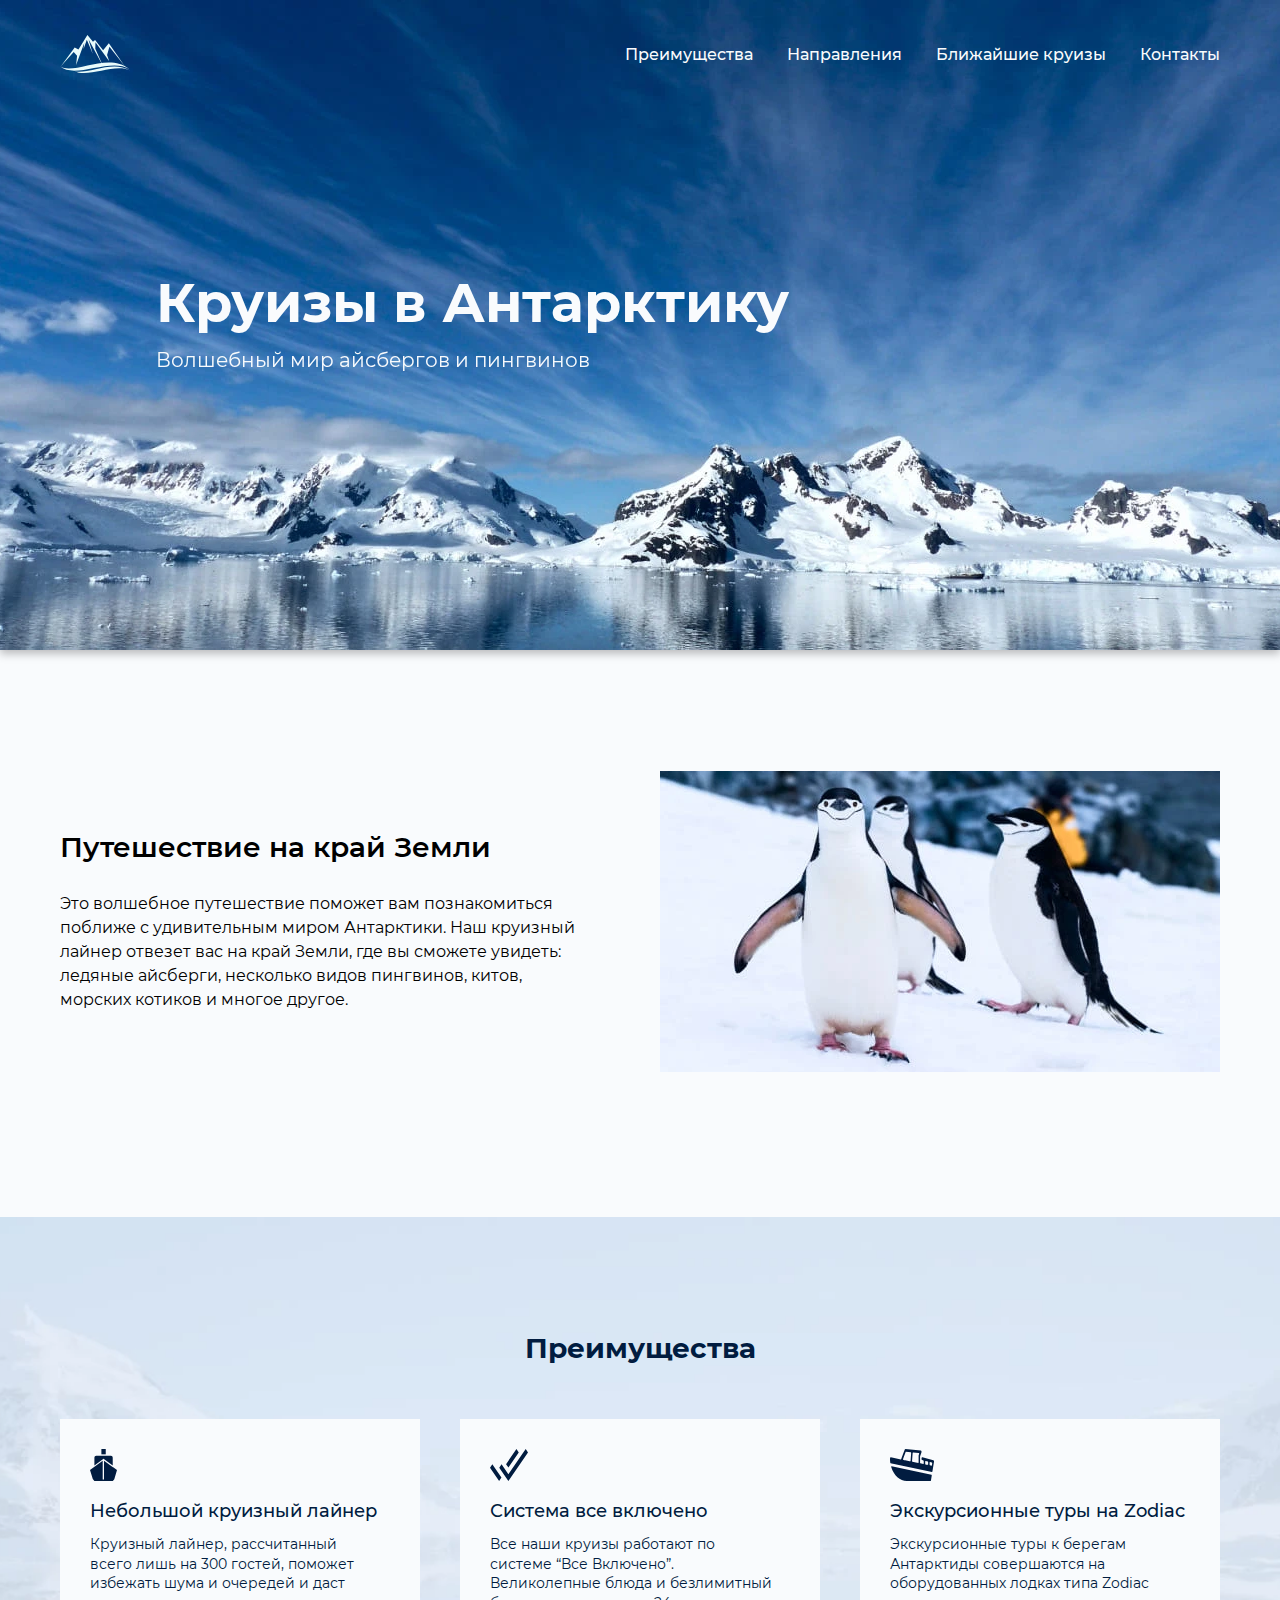
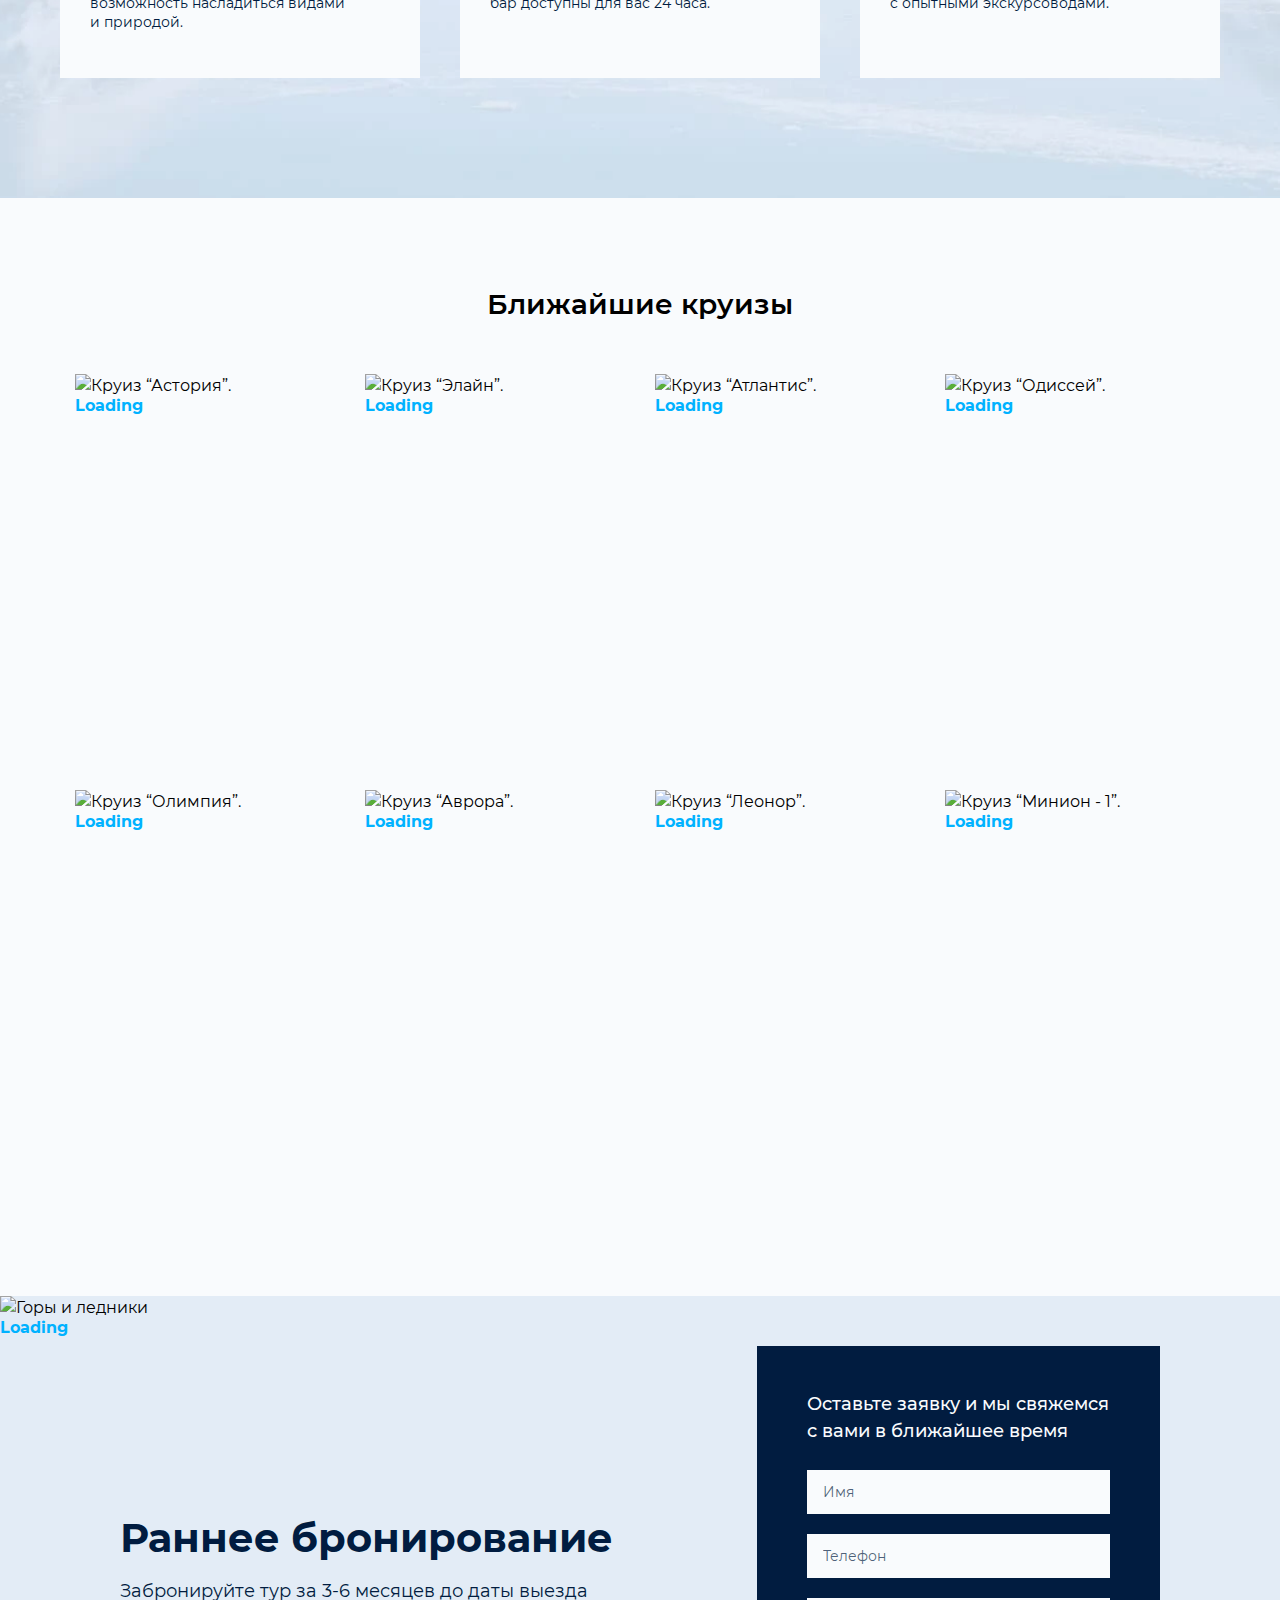
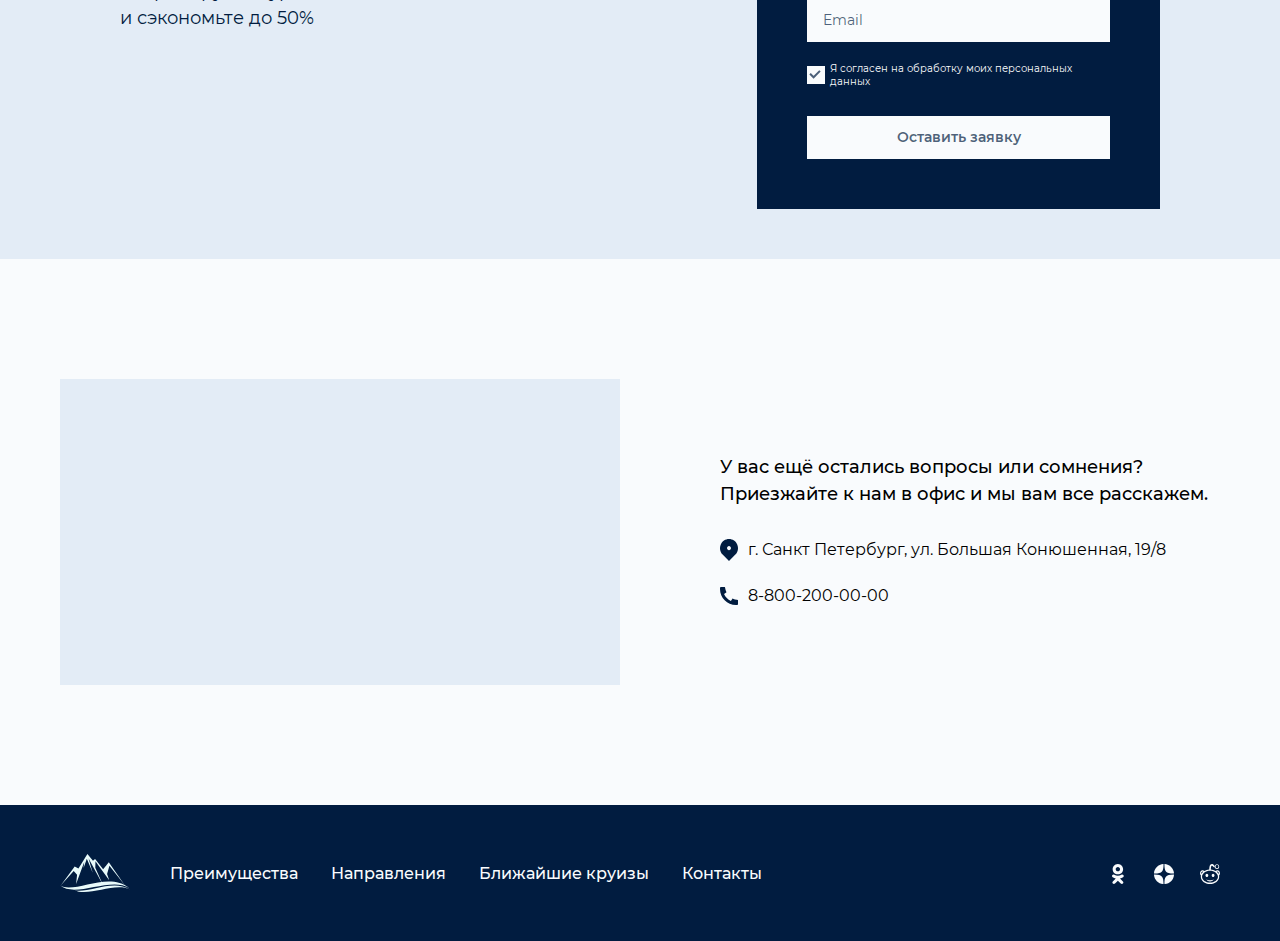
==== index.html @ b979a0b3 "Updates" ====
<!DOCTYPE html>
<html lang="ru">

<head>
  <meta charset="UTF-8">
  <meta http-equiv="X-UA-Compatible" content="IE=edge">
  <meta name="viewport" content="width=device-width, initial-scale=1.0">
  <meta name="description" content="Круизы в Антарктику Antarctic Сruises">
  <title>Круизы в Антарктику Antarctic Сruises</title>
  <link rel="stylesheet" href="css/style.min.css">

  <link rel="manifest" href="./img/favicon/site.webmanifest">
  <link rel="icon" href="./img/favicon/favicon.ico" sizes="any">
  <link rel="icon" href="./img/favicon/icon.svg" type="image/svg+xml">
  <link rel="apple-touch-icon" href="./img/favicon/apple-touch-icon.png">

  <link rel="preload" href="./fonts/montserrat-regular.woff2" as="font" crossorigin="anonymous">
  <link rel="preload" href="./fonts/montserrat-medium.woff2" as="font" crossorigin="anonymous">
  <link rel="preload" href="./fonts/montserrat-semibold.woff2" as="font" crossorigin="anonymous">
  <link rel="preload" href="./fonts/montserrat-bold.woff2" as="font" crossorigin="anonymous">
</head>

<body>
  <div class="wrapper">
    <header class="header">
      <div class="container">
        <div class="header__wrapper">

          <a class="header__logo-link logo" href="index.html">
            <picture class="header__logo logo-no-js">
              <img src="img/logo/logo.svg" width="70" height="38" alt="Логотип Круизов в Антарктику.">
            </picture>
          </a>

          <div class="header__menu menu menu--closed menu--no-js">
            <button class="menu__toggle" type="button">
              <span class="visually-hidden">Открыть/закрыть меню</span>
            </button>

            <nav class="header__site-navigation site-navigation">
              <ul class="site-navigation__list">
                <li class="site-navigation__item">
                  <a class="site-navigation__link" href="#!">Преимущества</a>
                </li>
                <li class="site-navigation__item">
                  <a class="site-navigation__link" href="#!">Направления</a>
                </li>
                <li class="site-navigation__item">
                  <a class="site-navigation__link" href="#!">Ближайшие круизы</a>
                </li>
                <li class="site-navigation__item">
                  <a class="site-navigation__link" href="#!">Контакты</a>
                </li>
              </ul>
            </nav>

          </div>
        </div>
      </div>
    </header>
    <main>

      <section class="intro">
        <div class="intro__container">
          <div class="intro__image">
            <picture>
              <source type="image/webp" media="(max-width: 767px)"
                srcset="./img/intro/mobile.webp 1x, ./img/intro/mobile@2x.webp 2x">
              <source type="image/webp" media="(max-width: 1023px)"
                srcset="./img/intro/tablet.webp 1x, ./img/intro/tablet@2x.webp 2x">
              <source type="image/webp" srcset="./img/intro/desktop.webp 1x, ./img/intro/desktop@2x.webp 2x">

              <source media="(max-width: 767px)" srcset="./img/intro/mobile.jpg 1x, ./img/intro/mobile@2x.jpg 2x">
              <source media="(max-width: 1023px)" srcset="./img/intro/tablet.jpg 1x, ./img/intro/tablet@2x.jpg 2x">
              <img src="./img/intro/desktop.jpg" srcset="./img/intro/desktop@2x.jpg 2x" width="1366" height="650"
                alt="Антарктические ледники.">
            </picture>
          </div>

          <div class="intro__description">
            <h1>Круизы в&nbsp;Антарктику</h1>
            <p>Волшебный мир айсбергов и&nbsp;пингвинов</p>
          </div>
        </div>
      </section>

      <section class="travel">
        <div class="container">
          <div class="travel__wrapper">
            <div class="travel__description">
              <h2>Путешествие на&nbsp;край Земли</h2>
              <p>Это волшебное путешествие поможет вам познакомиться поближе с&nbsp;удивительным миром Антарктики. Наш
                круизный лайнер отвезет вас на&nbsp;край Земли, где вы&nbsp;сможете увидеть: ледяные айсберги, несколько
                видов пингвинов, китов, морских котиков и&nbsp;многое другое.</p>
            </div>
            <div class="travel__image-wrapper">
              <picture>
                <source type="image/webp" media="(max-width: 767px)"
                  srcset="img/travel/mobile.webp 1x, img/travel/mobile@2x.webp 2x">
                <source type="image/webp" media="(max-width: 1023px)"
                  srcset="img/travel/tablet.webp 1x, img/travel/tablet@2x.webp 2x">
                <source type="image/webp" srcset="img/travel/desktop.webp 1x, img/travel/desktop@2x.webp 2x">
                <source media="(max-width: 767px)" srcset="img/travel/mobile.jpg 1x, img/travel/mobile@2x.jpg 2x">
                <source media="(max-width: 1023px)" srcset="img/travel/tablet.jpg 1x, img/travel/tablet@2x.jpg 2x">
                <img width="560" height="301" src="img/travel/desktop.jpg" srcset="img/travel/desktop@2x.jpg 2x"
                  alt="Три пингвина на снегу.">
              </picture>
            </div>
          </div>
        </div>
      </section>

      <section class="features">
        <div class="features__wrapper">
          <div class="container">
            <h2 class="features__title">Преимущества</h2>
            <ul class="features__list">
              <li class="features__item ship-fullface">
                <svg width="27" height="32" viewBox="0 0 27 32">
                  <use xlink:href="img/sprite.svg#ship-fullface"></use>
                </svg>
                <h3>Небольшой круизный лайнер</h3>
                <p>Круизный лайнер, рассчитанный всего лишь на&nbsp;300&nbsp;гостей, поможет избежать шума
                  и очередей и&nbsp;даст возможность насладиться видами и&nbsp;природой.</p>
              </li>
              <li class="features__item check-mark">
                <svg width="38" height="32" viewBox="0 0 38 32">
                  <use xlink:href="img/sprite.svg#check-mark"></use>
                </svg>
                <h3>Система все&nbsp;включено</h3>
                <p>Все наши круизы работают по системе “Все Включено”. Великолепные блюда
                  и&nbsp;безлимитный бар доступны для&nbsp;вас 24&nbsp;часа.</p>
              </li>
              <li class="features__item ship-profile">
                <svg width="44" height="32" viewBox="0 0 44 32">
                  <use xlink:href="img/sprite.svg#ship-profile"></use>
                </svg>
                <h3>Экскурсионные туры на&nbsp;Zodiac</h3>
                <p>Экскурсионные туры к&nbsp;берегам Антарктиды совершаются&nbsp;на оборудованных лодках типа Zodiac
                  c&nbsp;опытными экскурсоводами.</p>
              </li>
            </ul>
          </div>

          <div class="features__bg bg-img">
            <picture>
              <source type="image/webp" srcset="img/features/bg.webp 1x, img/features/bg@2x.webp 2x">
              <img width="1366" height="562" src="img/features/bg.jpg" srcset="img/features/bg@2x.jpg 2x"
                alt="Горы в снегу.">
            </picture>
          </div>
        </div>
      </section>

      <section class="catalog">
        <div class="container">
          <div class="catalog__wrapper">
            <h2>Ближайшие круизы</h2>

            <ul class="catalog__list">
              <li class="catalog__item" tabindex="0">
                <div class="catalog__image">
                  <picture>
                    <source type="image/webp" media="(max-width: 767px)"
                      data-srcset="./img/catalog/astoria-mobile.webp 1x, ./img/catalog/astoria-mobile@2x.webp 2x"
                      srcset="#!">
                    <source type="image/webp" media="(max-width: 1023px)"
                      data-srcset="./img/catalog/astoria-tablet.webp 1x, ./img/catalog/astoria-tablet@2x.webp 2x"
                      srcset="#!">
                    <source type="image/webp"
                      data-srcset="./img/catalog/astoria.webp 1x, ./img/catalog/astoria@2x.webp 2x" srcset="#!">

                    <source media="(max-width: 767px)"
                      data-srcset="./img/catalog/astoria-mobile.jpg 1x, ./img/catalog/astoria-mobile@2x.jpg 2x"
                      srcset="#!">
                    <source media="(max-width: 1023px)"
                      data-srcset="./img/catalog/astoria-tablet.jpg 1x, ./img/catalog/astoria-tablet@2x.jpg 2x"
                      srcset="#!">
                    <img width="260" height="386" data-src="./img/catalog/astoria.jpg"
                      data-srcset="./img/catalog/astoria@2x.jpg 2x" alt="Круиз “Астория”." class="lazy" src="#!">
                  </picture>
                </div>
                <div class="catalog__item-wrapper">
                  <h3>Круиз “Астория”</h3>
                  <div class="catalog__description">
                    <dl>
                      <dt>Маршрут</dt>
                      <dd>Аргентина - Фолклендские острова - Антарктида</dd>
                      <dt>Порт отправления</dt>
                      <dd>Ушуайя</dd>
                      <dt>Продолжительность</dt>
                      <dd>11 дней</dd>
                      <dt>Цена</dt>
                      <dd>от 11500 $</dd>
                    </dl>
                  </div>
                </div>
                <a class="catalog__button" href="#">Забронировать</a>
              </li>

              <li class="catalog__item" tabindex="0">
                <div class="catalog__image">
                  <picture>
                    <source type="image/webp" media="(max-width: 767px)"
                      data-srcset="./img/catalog/elaine-mobile.webp 1x, ./img/catalog/elaine-mobile@2x.webp 2x"
                      srcset="#!">
                    <source type="image/webp" media="(max-width: 1023px)"
                      data-srcset="./img/catalog/elaine-tablet.webp 1x, ./img/catalog/elaine-tablet@2x.webp 2x"
                      srcset="#!">
                    <source type="image/webp"
                      data-srcset="./img/catalog/elaine.webp 1x, ./img/catalog/elaine@2x.webp 2x" srcset="#!">

                    <source media="(max-width: 767px)"
                      data-srcset="./img/catalog/elaine-mobile.jpg 1x, ./img/catalog/elaine-mobile@2x.jpg 2x"
                      srcset="#!">
                    <source media="(max-width: 1023px)"
                      data-srcset="./img/catalog/elaine-tablet.jpg 1x, ./img/catalog/elaine-tablet@2x.jpg 2x"
                      srcset="#!">
                    <img width="260" height="386" data-src="./img/catalog/elaine.jpg"
                      data-srcset="./img/catalog/elaine@2x.jpg 2x" alt="Круиз “Элайн”." class="lazy" src="#!">
                  </picture>
                </div>
                <div class="catalog__item-wrapper">
                  <h3>Круиз “Элайн”</h3>
                  <div class="catalog__description">
                    <dl>
                      <dt>Маршрут</dt>
                      <dd>Аргентина - Фолклендские острова - Антарктида - Чили</dd>
                      <dt>Порт отправления</dt>
                      <dd>Буэнос-Айрес</dd>
                      <dt>Продолжительность</dt>
                      <dd>20 дней</dd>
                      <dt>Цена</dt>
                      <dd>от 14500 $</dd>
                    </dl>
                  </div>
                </div>
                <a class="catalog__button" href="#">Забронировать</a>
              </li>

              <li class="catalog__item" tabindex="0">
                <div class="catalog__image">
                  <picture>
                    <source type="image/webp" media="(max-width: 767px)"
                      data-srcset="./img/catalog/atlantis-mobile.webp 1x, ./img/catalog/atlantis-mobile@2x.webp 2x"
                      srcset="#!">
                    <source type="image/webp" media="(max-width: 1023px)"
                      data-srcset="./img/catalog/atlantis-tablet.webp 1x, ./img/catalog/atlantis-tablet@2x.webp 2x"
                      srcset="#!">
                    <source type="image/webp"
                      data-srcset="./img/catalog/atlantis.webp 1x, ./img/catalog/atlantis@2x.webp 2x" srcset="#!">

                    <source media="(max-width: 767px)"
                      data-srcset="./img/catalog/atlantis-mobile.jpg 1x, ./img/catalog/atlantis-mobile@2x.jpg 2x"
                      srcset="#!">
                    <source media="(max-width: 1023px)"
                      data-srcset="./img/catalog/atlantis-tablet.jpg 1x, ./img/catalog/atlantis-tablet@2x.jpg 2x"
                      srcset="#!">
                    <img width="260" height="386" data-src="./img/catalog/atlantis.jpg"
                      data-srcset="./img/catalog/atlantis@2x.jpg 2x" alt="Круиз “Атлантис”." class="lazy" src="#!">
                  </picture>
                </div>
                <div class="catalog__item-wrapper">
                  <h3>Круиз “Атлантис”</h3>
                  <div class="catalog__description">
                    <dl>
                      <dt>Маршрут</dt>
                      <dd>Аргентина&nbsp;&mdash; Южная Георгия и&nbsp;Южные Сандвичевы Острова&nbsp;&mdash; Антарктида
                      </dd>
                      <dt>Порт отправления</dt>
                      <dd>Ушуайя</dd>
                      <dt>Продолжительность</dt>
                      <dd>15 дней</dd>
                      <dt>Цена</dt>
                      <dd>от 14500 $</dd>
                    </dl>
                  </div>
                </div>
                <a class="catalog__button" href="#">Забронировать</a>
              </li>

              <li class="catalog__item" tabindex="0">
                <div class="catalog__image">
                  <picture>
                    <source type="image/webp" media="(max-width: 767px)"
                      data-srcset="./img/catalog/odysseus-mobile.webp 1x, ./img/catalog/odysseus-mobile@2x.webp 2x"
                      srcset="#!">
                    <source type="image/webp" media="(max-width: 1023px)"
                      data-srcset="./img/catalog/odysseus-tablet.webp 1x, ./img/catalog/odysseus-tablet@2x.webp 2x"
                      srcset="#!">
                    <source type="image/webp"
                      data-srcset="./img/catalog/odysseus.webp 1x, ./img/catalog/odysseus@2x.webp 2x" srcset="#!">

                    <source media="(max-width: 767px)"
                      data-srcset="./img/catalog/odysseus-mobile.jpg 1x, ./img/catalog/odysseus-mobile@2x.jpg 2x"
                      srcset="#!">
                    <source media="(max-width: 1023px)"
                      data-srcset="./img/catalog/odysseus-tablet.jpg 1x, ./img/catalog/odysseus-tablet@2x.jpg 2x"
                      srcset="#!">
                    <img width="260" height="386" data-src="./img/catalog/odysseus.jpg"
                      data-srcset="./img/catalog/odysseus@2x.jpg 2x" alt="Круиз “Одиссей”." class="lazy" src="#!">
                  </picture>
                </div>
                <div class="catalog__item-wrapper">
                  <h3>Круиз “Одиссей”</h3>
                  <div class="catalog__description">
                    <dl>
                      <dt>Маршрут</dt>
                      <dd>Чили - Антарктида</dd>
                      <dt>Порт отправления</dt>
                      <dd>Пунта-Аренас</dd>
                      <dt>Продолжительность</dt>
                      <dd>13 дней</dd>
                      <dt>Цена</dt>
                      <dd>от 9700 $</dd>
                    </dl>
                  </div>
                </div>
                <a class="catalog__button" href="#">Забронировать</a>
              </li>

              <li class="catalog__item" tabindex="0">
                <div class="catalog__image">
                  <picture>
                    <source type="image/webp" media="(max-width: 767px)"
                      data-srcset="./img/catalog/olympia-mobile.webp 1x, ./img/catalog/olympia-mobile@2x.webp 2x"
                      srcset="#!">
                    <source type="image/webp" media="(max-width: 1023px)"
                      data-srcset="./img/catalog/olympia-tablet.webp 1x, ./img/catalog/olympia-tablet@2x.webp 2x"
                      srcset="#!">
                    <source type="image/webp"
                      data-srcset="./img/catalog/olympia.webp 1x, ./img/catalog/olympia@2x.webp 2x" srcset="#!">

                    <source media="(max-width: 767px)"
                      data-srcset="./img/catalog/olympia-mobile.jpg 1x, ./img/catalog/olympia-mobile@2x.jpg 2x"
                      srcset="#!">
                    <source media="(max-width: 1023px)"
                      data-srcset="./img/catalog/olympia-tablet.jpg 1x, ./img/catalog/olympia-tablet@2x.jpg 2x"
                      srcset="#!">
                    <img width="260" height="386" data-src="./img/catalog/olympia.jpg"
                      data-srcset="./img/catalog/olympia@2x.jpg 2x" alt="Круиз “Олимпия”." class="lazy" src="#!">
                  </picture>
                </div>
                <div class="catalog__item-wrapper">
                  <h3>Круиз “Олимпия”</h3>
                  <div class="catalog__description">
                    <dl>
                      <dt>Маршрут</dt>
                      <dd>Аргентина&nbsp;&mdash; Фолклендские острова&nbsp;&mdash; Южная Георгия&nbsp;&mdash; Антарктида
                      </dd>
                      <dt>Порт отправления</dt>
                      <dd>Ушуайя</dd>
                      <dt>Продолжительность</dt>
                      <dd>21 день</dd>
                      <dt>Цена</dt>
                      <dd>от 18600 $</dd>
                    </dl>
                  </div>
                </div>
                <a class="catalog__button" href="#">Забронировать</a>
              </li>

              <li class="catalog__item" tabindex="0">
                <div class="catalog__image">
                  <picture>
                    <source type="image/webp" media="(max-width: 767px)"
                      data-srcset="./img/catalog/aurora-mobile.webp 1x, ./img/catalog/aurora-mobile@2x.webp 2x"
                      srcset="#!">
                    <source type="image/webp" media="(max-width: 1023px)"
                      data-srcset="./img/catalog/aurora-tablet.webp 1x, ./img/catalog/aurora-tablet@2x.webp 2x"
                      srcset="#!">
                    <source type="image/webp"
                      data-srcset="./img/catalog/aurora.webp 1x, ./img/catalog/aurora@2x.webp 2x" srcset="#!">

                    <source media="(max-width: 767px)"
                      data-srcset="./img/catalog/aurora-mobile.jpg 1x, ./img/catalog/aurora-mobile@2x.jpg 2x"
                      srcset="#!">
                    <source media="(max-width: 1023px)"
                      data-srcset="./img/catalog/aurora-tablet.jpg 1x, ./img/catalog/aurora-tablet@2x.jpg 2x"
                      srcset="#!">
                    <img width="260" height="386" data-src="./img/catalog/aurora.jpg"
                      data-srcset="./img/catalog/aurora@2x.jpg 2x" alt="Круиз “Аврора”." class="lazy" src="#!">
                  </picture>
                </div>
                <div class="catalog__item-wrapper">
                  <h3>Круиз “Аврора”</h3>
                  <div class="catalog__description">
                    <dl>
                      <dt>Маршрут</dt>
                      <dd>Аргентина - Антарктида - Чили</dd>
                      <dt>Порт отправления</dt>
                      <dd>Ушуайя</dd>
                      <dt>Продолжительность</dt>
                      <dd>14 дней</dd>
                      <dt>Цена</dt>
                      <dd>от 11700 $</dd>
                    </dl>
                  </div>
                </div>
                <a class="catalog__button" href="#">Забронировать</a>
              </li>

              <li class="catalog__item" tabindex="0">
                <div class="catalog__image">
                  <picture>
                    <source type="image/webp" media="(max-width: 767px)"
                      data-srcset="./img/catalog/leonor-mobile.webp 1x, ./img/catalog/leonor-mobile@2x.webp 2x"
                      srcset="#!">
                    <source type="image/webp" media="(max-width: 1023px)"
                      data-srcset="./img/catalog/leonor-tablet.webp 1x, ./img/catalog/leonor-tablet@2x.webp 2x"
                      srcset="#!">
                    <source type="image/webp"
                      data-srcset="./img/catalog/leonor.webp 1x, ./img/catalog/leonor@2x.webp 2x" srcset="#!">

                    <source media="(max-width: 767px)"
                      data-srcset="./img/catalog/leonor-mobile.jpg 1x, ./img/catalog/leonor-mobile@2x.jpg 2x"
                      srcset="#!">
                    <source media="(max-width: 1023px)"
                      data-srcset="./img/catalog/leonor-tablet.jpg 1x, ./img/catalog/leonor-tablet@2x.jpg 2x"
                      srcset="#!">
                    <img width="260" height="386" data-src="./img/catalog/leonor.jpg"
                      data-srcset="./img/catalog/leonor@2x.jpg 2x" alt="Круиз “Леонор”." class="lazy" src="#!">
                  </picture>
                </div>
                <div class="catalog__item-wrapper">
                  <h3>Круиз “Леонор”</h3>
                  <div class="catalog__description">
                    <dl>
                      <dt>Маршрут</dt>
                      <dd>Чили&nbsp;&mdash; Южная Георгия&nbsp;&mdash; Антарктида&nbsp;&mdash; Аргентина</dd>
                      <dt>Порт отправления</dt>
                      <dd>Пунта-Аренас</dd>
                      <dt>Продолжительность</dt>
                      <dd>17 дней</dd>
                      <dt>Цена</dt>
                      <dd>от 12500 $</dd>
                    </dl>
                  </div>
                </div>
                <a class="catalog__button" href="#">Забронировать</a>
              </li>

              <li class="catalog__item" tabindex="0">
                <div class="catalog__image">
                  <picture>
                    <source type="image/webp" media="(max-width: 767px)"
                      data-srcset="./img/catalog/minion-mobile.webp 1x, ./img/catalog/minion-mobile@2x.webp 2x"
                      srcset="#!">
                    <source type="image/webp" media="(max-width: 1023px)"
                      data-srcset="./img/catalog/minion-tablet.webp 1x, ./img/catalog/minion-tablet@2x.webp 2x"
                      srcset="#!">
                    <source type="image/webp"
                      data-srcset="./img/catalog/minion.webp 1x, ./img/catalog/minion@2x.webp 2x" srcset="#!">

                    <source media="(max-width: 767px)"
                      data-srcset="./img/catalog/minion-mobile.jpg 1x, ./img/catalog/minion-mobile@2x.jpg 2x"
                      srcset="#!">
                    <source media="(max-width: 1023px)"
                      data-srcset="./img/catalog/minion-tablet.jpg 1x, ./img/catalog/minion-tablet@2x.jpg 2x"
                      srcset="#!">
                    <img width="260" height="386" data-src="./img/catalog/minion.jpg"
                      data-srcset="./img/catalog/minion@2x.jpg 2x" alt="Круиз “Минион - 1”." class="lazy" src="#!">
                  </picture>
                </div>
                <div class="catalog__item-wrapper">
                  <h3>Круиз “Минион - 1”</h3>
                  <div class="catalog__description">
                    <dl>
                      <dt>Маршрут</dt>
                      <dd>Аргентина - Антарктида</dd>
                      <dt>Порт отправления</dt>
                      <dd>Ушуайя</dd>
                      <dt>Продолжительность</dt>
                      <dd>11 дней</dd>
                      <dt>Цена</dt>
                      <dd>от 12300 $</dd>
                    </dl>
                  </div>
                </div>
                <a class="catalog__button" href="#">Забронировать</a>
              </li>
            </ul>
          </div>
        </div>
      </section>

      <section class="booking">
        <div class="booking__bg bg-img">
          <picture>
            <source media="(max-width: 767px)" type="image/webp"
              data-srcset="img/booking/bg-mobile.webp 1x, img/booking/bg-mobile@2x.webp 2x" srcset="#!">
            <source media="(max-width: 1023px)" type="image/webp"
              data-srcset="img/booking/bg-tablet.webp 1x, img/booking/bg-tablet@2x.webp 2x" srcset="#!">
            <source type="image/webp" data-srcset="img/booking/bg-desktop.webp 1x, img/booking/bg-desktop@2x.webp 2x"
              srcset="#!">

            <source media="(max-width: 767px)" width="320" height="760"
              data-srcset="img/booking/bg-mobile.jpg 1x, img/booking/bg-mobile@2x.jpg 2x" srcset="#!">
            <source media="(max-width: 1023px)" width="768" height="805"
              data-srcset="img/booking/bg-tablet.jpg 1x, img/booking/bg-tablet@2x.jpg 2x" srcset="#!">
            <img width="1366" height="555" data-src="img/booking/bg-desktop.jpg"
              data-srcset="img/booking/bg-desktop@2x.jpg 2x" alt="Горы и ледники" class="lazy" src="#!">
          </picture>
        </div>

        <div class="container">
          <div class="booking__wrapper">
            <div class="booking__content">
              <h2>Раннее бронирование</h2>
              <p>Забронируйте тур за&nbsp;3&#8209;6&nbsp;месяцев
                до&nbsp;даты выезда и&nbsp;сэкономьте до&nbsp;50%</p>
            </div>

            <div class="booking__form form" data-form-validate>
              <div class="form__wrapper">
                <form action="https://echo.htmlacademy.ru/" method="post">

                  <div class="form__inputs-wrapper">
                    <h3>Оставьте заявку и&nbsp;мы&nbsp;свяжемся с&nbsp;вами в&nbsp;ближайшее время</h3>


                    <label for="name" data-required data-validate-type="text" data-limitation="name"
                      data-message-base="Поле обязательно к заполнению">
                      <input type="text" name="name" id="name" placeholder="Имя" minlength="1" required>
                    </label>

                    <label for="phone" data-required data-on-input-validate data-validate-type="phone"
                      data-message-base="Поле обязательно к заполнению"
                      data-message-extra="Проверьте корректность заполнения поля">
                      <input type="tel" name="phone" id="phone" placeholder="Телефон" required>
                    </label>

                    <label for="email" data-required data-on-input-validate data-validate-type="email"
                      data-message-base="Поле обязательно к заполнению"
                      data-message-extra="Проверьте корректность заполнения поля">
                      <input type="email" name="email" id="email" placeholder="Email" required>
                    </label>

                    <div class="form__personal-checkbox-wrapper">
                      <label for="personal" data-validate-type="checkbox"
                        data-message-base="Поле обязательно к заполнению">
                        <input type="checkbox" name="personal-data" id="personal" required checked>
                        <span class="form__checkbox-mark"></span>
                        <span>Я&nbsp;согласен на&nbsp;обработку моих персональных данных</span>
                      </label>
                    </div>

                    <button class="button form__button" type="submit">Оставить заявку</button>
                  </div>
                </form>
              </div>
            </div>
          </div>
        </div>
      </section>

      <section class="contacts">
        <h2 class="visually-hidden">Наши контакты.</h2>
        <div class="container">
          <div class="contacts__container">
            <div class="contacts__map" id="map">
              <div class="contacts__map-image no-js">
                <picture>
                  <source type="image/webp" media="(max-width: 767px)"
                    srcset="img/map/map-mobile.webp 1x, img/map/map-mobile@2x.webp 2x">
                  <source type="image/webp" media="(max-width: 1023px)"
                    srcset="img/map/map-tablet.webp 1x, img/map/map-tablet@2x.webp 2x">
                  <source type="image/webp" srcset="img/map/map-desktop.webp 1x, img/map/map-desktop@2x.webp 2x">

                  <source media="(max-width: 767px)" srcset="img/map/map-mobile.jpg 1x, img/map/map-mobile@2x.jpg 2x">
                  <source media="(max-width: 1023px)" srcset="img/map/map-tablet.jpg 1x, img/map/map-tablet@2x.jpg 2x">
                  <img width="560" height="306" src="img/map/map-desktop.jpg" srcset="img/map/map-bg-desktop@2x.jpg 2x"
                    alt="Адрес: г. Санкт Петербург, ул. Большая Конюшенная, 19/8." loading="lazy">
                </picture>
              </div>
            </div>

            <div class="contacts__text">
              <p>У&nbsp;вас ещё остались вопросы или сомнения? Приезжайте к&nbsp;нам в&nbsp;офис и&nbsp;мы&nbsp;вам все
                расскажем.</p>
              <div class="contacts__wrapper">
                <svg width="18px" height="22px">
                  <use href="img/sprite.svg#icon-map-pin"></use>
                </svg>
                <address>г. Санкт Петербург, ул.&nbsp;Большая Конюшенная,&nbsp;19/8</address>
              </div>
              <div class="contacts__wrapper">
                <svg width="18px" height="18px">
                  <use href="img/sprite.svg#icon-phone"></use>
                </svg>
                <a href="tel:88002000000">8-800-200-00-00</a>
              </div>
            </div>
          </div>
        </div>
      </section>
    </main>

    <footer class="footer">
      <div class="container">

        <div class="footer__container">
          <nav class="footer__nav">
            <a class="footer__logo logo" href="index.html">
              <img src="img/logo/logo.svg" width="70" height="38" alt="Логотип Круизов в Антарктику.">
            </a>
            <h2 class="visually-hidden">Навигация по сайту</h2>

            <ul class="footer__nav-list">
              <li>
                <a href="#section-advantages">Преимущества</a>
              </li>
              <li>
                <a href="#">Направления</a>
              </li>
              <li>
                <a href="#section-catalog">Ближайшие круизы</a>
              </li>
              <li>
                <a href="#section-contacts">Контакты</a>
              </li>
            </ul>
          </nav>

          <ul class="footer__social">
            <li class="footer__social-item">
              <a class="footer__social-link" href="#!">
                <span class="visually-hidden">Мы в Одноклассниках.</span>
                <svg width="20" height="20">
                  <use href="img/sprite.svg#icon-ok"></use>
                </svg>
              </a>
            </li>
            <li class="footer__social-item">
              <a class="footer__social-link" href="#!">
                <span class="visually-hidden">Мы на Дзене.</span>
                <svg width="20" height="20">
                  <use href="img/sprite.svg#icon-zen"></use>
                </svg>
              </a>
            </li>
            <li class="footer__social-item">
              <a class="footer__social-link" href="#!">
                <span class="visually-hidden">Мы на Реддите.</span>
                <svg width="20" height="20">
                  <use href="img/sprite.svg#icon-reddit"></use>
                </svg>
              </a>
            </li>
          </ul>
        </div>

      </div>
    </footer>

  </div>

  <script src="js/vendor.min.js"></script>
  <script src="js/main.min.js"></script>
</body>

</html>
---- css/style.min.css ----
/*! normalize.css v8.0.1 | MIT License | github.com/necolas/normalize.css */
@-webkit-keyframes preloading-text{0%{content:"Loading"}20%{content:"Loading ."}40%{content:"Loading .."}60%{content:"Loading ..."}80%{content:"Loading ...."}}@keyframes preloading-text{0%{content:"Loading"}20%{content:"Loading ."}40%{content:"Loading .."}60%{content:"Loading ..."}80%{content:"Loading ...."}}html{-webkit-text-size-adjust:100%}.catalog__description dl{margin:0}details,main{display:block}h1{margin:.67em 0;font-size:2em}hr{-webkit-box-sizing:content-box;box-sizing:content-box;height:0;overflow:visible}code,kbd,pre,samp{font-size:1em;font-family:monospace,monospace}a{background-color:transparent;color:#000;text-decoration:none}abbr[title]{-webkit-text-decoration:underline dotted;text-decoration:underline dotted;border-bottom:none}b,strong{font-weight:bolder}small{font-size:80%}sub,sup{position:relative;font-size:75%;line-height:0;vertical-align:baseline}sub{bottom:-.25em}sup{top:-.5em}img{border-style:none}button,input,optgroup,select,textarea{margin:0;font-size:100%;line-height:1.15;font-family:inherit}button,input{overflow:visible}button,select{text-transform:none}[type=button]::-moz-focus-inner,[type=reset]::-moz-focus-inner,[type=submit]::-moz-focus-inner,button::-moz-focus-inner{padding:0;border-style:none}[type=button]:-moz-focusring,[type=reset]:-moz-focusring,[type=submit]:-moz-focusring,button:-moz-focusring{outline:1px dotted ButtonText}fieldset{padding:.35em .75em .625em}legend{display:table;max-width:100%;color:inherit;white-space:normal}progress{vertical-align:baseline}textarea{overflow:auto;resize:none}[type=checkbox],[type=radio],legend{-webkit-box-sizing:border-box;box-sizing:border-box;padding:0}[type=number]::-webkit-inner-spin-button,[type=number]::-webkit-outer-spin-button{height:auto}[type=search]{outline-offset:-2px;-webkit-appearance:textfield}[type=search]::-webkit-search-decoration{-webkit-appearance:none}::-webkit-file-upload-button{font:inherit;-webkit-appearance:button}summary{display:list-item}[hidden],template{display:none}:root{--color-default-black:#000000;--color-default-white:#ffffff;--color-alice-blue:#f9fbfd;--color-solitude:#e3ecf6;--color-tangaroa:#011c40;--color-persian-blue:#011c40b3;--color-spphire:#002760;--color-pacific-blue:#019bdf;--color-cerulean:#026593}@font-face{font-family:"Montserrat";font-style:normal;font-weight:400;font-display:swap;src:url(../fonts/montserrat-regular.woff2) format("woff2"),url(../fonts/montserrat-regular.woff) format("woff")}@font-face{font-family:"Montserrat";font-style:normal;font-weight:500;font-display:swap;src:url(../fonts/montserrat-medium.woff2) format("woff2"),url(../fonts/montserrat-medium.woff) format("woff")}@font-face{font-family:"Montserrat";font-style:normal;font-weight:600;font-display:swap;src:url(../fonts/montserrat-semibold.woff2) format("woff2"),url(../fonts/montserrat-semibold.woff) format("woff")}@font-face{font-family:"Montserrat";font-style:normal;font-weight:700;font-display:swap;src:url(../fonts/montserrat-bold.woff2) format("woff2"),url(../fonts/montserrat-bold.woff) format("woff")}*,::after,::before{-webkit-box-sizing:border-box;box-sizing:border-box}body,html{margin:0;padding:0;min-height:100vh}html{font-style:normal;font-weight:400;font-size:16px;line-height:24px;color:#000;font-family:"Montserrat","Arial",sans-serif;-webkit-font-smoothing:antialiased;-moz-osx-font-smoothing:grayscale;text-rendering:optimizeLegibility}body{width:100%;height:100%;background-color:var(--color-alice-blue)}img,video{display:block;max-width:100%;height:auto}input:-webkit-autofill{-webkit-box-shadow:inset 0 0 0 1000px #fff;box-shadow:inset 0 0 0 1000px #fff;-webkit-text-fill-color:#000}input,select,textarea{border-radius:0}input::-webkit-input-placeholder,textarea::-webkit-input-placeholder{opacity:1}input::-moz-placeholder,textarea::-moz-placeholder{opacity:1}input:-ms-input-placeholder,textarea:-ms-input-placeholder{opacity:1}input::-ms-input-placeholder,textarea::-ms-input-placeholder{opacity:1}input::placeholder,textarea::placeholder{opacity:1}input:invalid,textarea:invalid{-webkit-box-shadow:none;box-shadow:none}input::-ms-clear,input::-ms-reveal{display:none}input[type=search]::-webkit-search-cancel-button,input[type=search]::-webkit-search-decoration,input[type=search]::-webkit-search-results-button,input[type=search]::-webkit-search-results-decoration{-webkit-appearance:none;appearance:none}input::-webkit-inner-spin-button,input::-webkit-outer-spin-button{margin:0;-webkit-appearance:none;appearance:none}input[type=number]{-webkit-appearance:textfield;-moz-appearance:textfield;appearance:textfield}input:matches([type=email],[type=number],[type=password],[type=search],[type=tel],[type=text],[type=url]),select,textarea{-webkit-appearance:none;-moz-appearance:none;appearance:none}[type=button],[type=reset],[type=submit],button{-webkit-appearance:none;-moz-appearance:none;appearance:none}.wrapper{position:relative;display:-webkit-box;display:-ms-flexbox;display:flex;-webkit-box-orient:vertical;-webkit-box-direction:normal;-ms-flex-direction:column;flex-direction:column;min-height:100vh;min-height:calc(100*var(--vh, 1vh))}.wrapper .footer,.wrapper .header{-ms-flex-negative:0;flex-shrink:0}.wrapper main{-webkit-box-flex:1;-ms-flex-positive:1;flex-grow:1}.rouble{font-family:"Rouble","Arial",sans-serif;text-transform:lowercase!important;font-weight:400!important}.visually-hidden{position:absolute;width:1px;height:1px;margin:-1px;padding:0;overflow:hidden;white-space:nowrap;border:0;clip:rect(0 0 0 0);-webkit-clip-path:inset(100%);clip-path:inset(100%)}.scroll-lock-ios{position:fixed;overflow:hidden}.scroll-lock{overflow:hidden}.no-scrollbar{-ms-overflow-style:none;scrollbar-width:none}.no-scrollbar::-webkit-scrollbar{display:none}.no-transition{-webkit-transition:none!important;-o-transition:none!important;transition:none!important}.js-focus-visible :focus:not(.focus-visible){outline:0}.bg-img{position:relative}.bg-img img{position:absolute;top:0;left:0;width:100%;height:100%;-o-object-fit:cover;object-fit:cover}.container{width:100%;max-width:1240px;margin:0 auto;padding:0 40px}@media (max-width:1023px){.container{padding:0 45px}}@media (max-width:767px){.container{padding:0 15px}}.button,.logo img{-webkit-box-sizing:border-box;box-sizing:border-box}.button{padding:0;display:-webkit-inline-box;display:-ms-inline-flexbox;display:inline-flex;-ms-flex-wrap:wrap;flex-wrap:wrap;-webkit-box-pack:center;-ms-flex-pack:center;justify-content:center;-webkit-box-align:center;-ms-flex-align:center;align-items:center;border:0;outline:0;text-align:center;text-decoration:none;cursor:pointer}.logo{-ms-flex-negative:0;flex-shrink:0;-webkit-touch-callout:none;-webkit-user-select:none;-moz-user-select:none;-ms-user-select:none;user-select:none}.logo img{width:100%;height:100%;display:block}@media (hover:hover){.logo:hover:not(.focus-visible){-webkit-filter:drop-shadow(0 0 5px var(--color-pacific-blue));filter:drop-shadow(0 0 5px var(--color-pacific-blue));z-index:2}}.logo.focus-visible:focus{-webkit-filter:drop-shadow(0 0 5px var(--color-pacific-blue));filter:drop-shadow(0 0 5px var(--color-pacific-blue));z-index:2}.logo:active{opacity:.4}.logo:focus,.logo:focus-visible{-webkit-box-shadow:none;box-shadow:none;outline:0}.logo:focus,.logo:hover{color:var(--color-pacific-blue);text-shadow:0 0 8px var(--color-pacific-blue);background-color:transparent}.logo:focus svg,.logo:hover svg{color:var(--color-pacific-blue);-webkit-filter:drop-shadow(0 0 2px var(--color-pacific-blue));filter:drop-shadow(0 0 2px var(--color-pacific-blue))}.logo:active{color:var(--color-cerulean);text-shadow:0 0 8px var(--color-cerulean)}.logo:active svg{color:var(--color-cerulean);-webkit-filter:drop-shadow(0 0 2px var(--color-cerulean));filter:drop-shadow(0 0 2px var(--color-cerulean))}.logo:disabled{color:var(--color-alice-blue);background-color:var(--color-alice-blue)}.logo:disabled svg{color:var(--color-alice-blue);-webkit-filter:drop-shadow(0 0 5px var(--color-alice-blue));filter:drop-shadow(0 0 5px var(--color-alice-blue))}.form__inputs-wrapper input:not([type=checkbox]):focus:not(:focus-visible),.logo:focus:not(:focus-visible),.menu--closed .menu__toggle::before:focus:not(:focus-visible),.site-navigation__link:focus:not(:focus-visible){-webkit-box-shadow:none;box-shadow:none;outline:0}.logo:focus-visible{-webkit-box-shadow:0 0 1px #00b2ff,0 0 2px #00b2ff,0 0 6px #00b2ff,0 0 6px #00b2ff,inset 0 0 1px #00b2ff,inset 0 0 2px #00b2ff,inset 0 0 6px #00b2ff,inset 0 0 6px #00b2ff;box-shadow:0 0 1px #00b2ff,0 0 2px #00b2ff,0 0 6px #00b2ff,0 0 6px #00b2ff,inset 0 0 1px #00b2ff,inset 0 0 2px #00b2ff,inset 0 0 6px #00b2ff,inset 0 0 6px #00b2ff;outline-offset:-2px;z-index:50}.header{min-width:320px;margin-bottom:698px;padding-top:35px;position:relative}@media (max-width:1023px){.header{margin-bottom:676px;padding-top:28px}}@media (max-width:767px){.header{margin-bottom:514px;padding-top:20px}}.header__wrapper{display:-webkit-box;display:-ms-flexbox;display:flex}.header__logo-link{height:38px;display:block;position:relative;z-index:2}@media (max-width:1023px){.header__logo-link{width:38px;height:20px}}@media (max-width:767px){.header__logo-link{width:42px;height:22px}}.header__logo{width:70px;height:38px;display:block;background-color:transparent;-webkit-filter:brightness(0) saturate(100%) invert(97%) sepia(14%) saturate(1515%) hue-rotate(168deg) brightness(112%) contrast(97%);filter:brightness(0) saturate(100%) invert(97%) sepia(14%) saturate(1515%) hue-rotate(168deg) brightness(112%) contrast(97%)}@media (max-width:1023px){.header__logo{width:38px;height:20px}}@media (max-width:767px){.header__logo{width:42px;height:22px}}.header__menu{width:100%;display:-webkit-box;display:-ms-flexbox;display:flex;-ms-flex-wrap:wrap;flex-wrap:wrap;-webkit-box-pack:end;-ms-flex-pack:end;justify-content:flex-end}.header__site-navigation{position:relative}@media (max-width:767px){.header__site-navigation{width:calc(100% - 36px);-webkit-box-ordinal-group:3;-ms-flex-order:2;order:2;background-color:var(--color-alice-blue);position:absolute;top:0;right:0}}.site-navigation__list{margin:0;padding:0;height:100%;display:-webkit-box;display:-ms-flexbox;display:flex;-webkit-box-pack:end;-ms-flex-pack:end;justify-content:flex-end;-webkit-box-align:center;-ms-flex-align:center;align-items:center;-ms-flex-wrap:wrap;flex-wrap:wrap;-webkit-column-gap:34px;-moz-column-gap:34px;column-gap:34px;row-gap:28px;list-style-type:none}@media (max-width:1023px){.site-navigation__list{min-height:20px;-webkit-column-gap:24px;-moz-column-gap:24px;column-gap:24px}}@media (max-width:767px){.site-navigation__list{padding-top:75px;display:block}}.site-navigation__link{padding:9.5px 0;min-height:38px;font-family:"Montserrat","Arial",sans-serif;font-style:normal;font-weight:500;font-size:16px;line-height:20px;color:var(--color-alice-blue);-webkit-touch-callout:none;-webkit-user-select:none;-moz-user-select:none;-ms-user-select:none;user-select:none}@media (max-width:1023px){.site-navigation__link{padding:0;min-height:20px;font-size:14px;line-height:17px;color:var(--color-alice-blue)}}@media (max-width:767px){.site-navigation__link{margin-bottom:10px;padding-left:25px;width:100%;min-height:40px;display:-webkit-box;display:-ms-flexbox;display:flex;-ms-flex-wrap:wrap;flex-wrap:wrap;-webkit-box-align:center;-ms-flex-align:center;align-items:center;font-size:18px;line-height:22px;color:var(--color-tangaroa)}}.menu--closed .menu__toggle::before:focus,.menu--closed .menu__toggle::before:focus-visible,.site-navigation__link:focus,.site-navigation__link:focus-visible{-webkit-box-shadow:none;box-shadow:none;outline:0}.site-navigation__link:focus,.site-navigation__link:hover{color:var(--color-pacific-blue);text-shadow:0 0 8px var(--color-pacific-blue);background-color:transparent;border-bottom:1px solid var(--color-alice-blue)}.menu--closed .menu__toggle::before:focus svg,.menu--closed .menu__toggle::before:hover svg,.site-navigation__link:focus svg,.site-navigation__link:hover svg{color:var(--color-pacific-blue);-webkit-filter:drop-shadow(0 0 2px var(--color-pacific-blue));filter:drop-shadow(0 0 2px var(--color-pacific-blue))}.site-navigation__link:active{color:var(--color-cerulean);text-shadow:0 0 8px var(--color-cerulean)}.menu--closed .menu__toggle::before:active svg,.site-navigation__link:active svg{color:var(--color-cerulean);-webkit-filter:drop-shadow(0 0 2px var(--color-cerulean));filter:drop-shadow(0 0 2px var(--color-cerulean))}.site-navigation__link:disabled{color:var(--color-alice-blue);background-color:var(--color-alice-blue)}.menu--closed .menu__toggle::before:disabled svg,.site-navigation__link:disabled svg{color:var(--color-alice-blue);-webkit-filter:drop-shadow(0 0 5px var(--color-alice-blue));filter:drop-shadow(0 0 5px var(--color-alice-blue))}.site-navigation__link:focus-visible{-webkit-box-shadow:0 0 1px #00b2ff,0 0 2px #00b2ff,0 0 6px #00b2ff,0 0 6px #00b2ff,inset 0 0 1px #00b2ff,inset 0 0 2px #00b2ff,inset 0 0 6px #00b2ff,inset 0 0 6px #00b2ff;box-shadow:0 0 1px #00b2ff,0 0 2px #00b2ff,0 0 6px #00b2ff,0 0 6px #00b2ff,inset 0 0 1px #00b2ff,inset 0 0 2px #00b2ff,inset 0 0 6px #00b2ff,inset 0 0 6px #00b2ff;outline-offset:-2px;z-index:50}.menu__toggle{padding:4px 0;width:24px;height:22px;display:none;-webkit-box-ordinal-group:2;-ms-flex-order:1;order:1;-webkit-box-align:center;-ms-flex-align:center;align-items:center;-webkit-box-pack:center;-ms-flex-pack:center;justify-content:center;-webkit-box-sizing:border-box;box-sizing:border-box;position:relative;background-color:transparent;border:0;text-align:center;text-decoration:none;cursor:pointer;z-index:2}@media (max-width:767px){.menu__toggle{display:-webkit-inline-box;display:-ms-inline-flexbox;display:inline-flex}.menu--closed .header__site-navigation{display:none}}.menu--no-js .menu__toggle{display:none}@media (max-width:767px){.menu--no-js .header__site-navigation{display:block}}.menu--closed .menu__toggle::before{padding:4px 0;width:24px;height:22px;position:absolute;content:"";background-image:url(../../img/control/icon-burger.svg);background-repeat:no-repeat;background-position:center;-webkit-touch-callout:none;-webkit-user-select:none;-moz-user-select:none;-ms-user-select:none;user-select:none}.menu--closed .menu__toggle::before:focus,.menu--closed .menu__toggle::before:hover{color:var(--color-pacific-blue);text-shadow:0 0 8px var(--color-pacific-blue);background-color:transparent}.menu--closed .menu__toggle::before:active{color:var(--color-cerulean);text-shadow:0 0 8px var(--color-cerulean)}.menu--closed .menu__toggle::before:disabled{color:var(--color-alice-blue);background-color:var(--color-alice-blue)}.menu--closed .menu__toggle::before:focus-visible{-webkit-box-shadow:0 0 1px #00b2ff,0 0 2px #00b2ff,0 0 6px #00b2ff,0 0 6px #00b2ff,inset 0 0 1px #00b2ff,inset 0 0 2px #00b2ff,inset 0 0 6px #00b2ff,inset 0 0 6px #00b2ff;box-shadow:0 0 1px #00b2ff,0 0 2px #00b2ff,0 0 6px #00b2ff,0 0 6px #00b2ff,inset 0 0 1px #00b2ff,inset 0 0 2px #00b2ff,inset 0 0 6px #00b2ff,inset 0 0 6px #00b2ff;outline-offset:-2px;z-index:50}.menu--opened .menu__toggle::before{padding:4px 5px;width:24px;height:22px;position:absolute;content:"";background-image:url(../../img/control/icon-close.svg);background-repeat:no-repeat;background-position:center}@media (max-width:767px){.logo-no-js,.logo-opened{position:absolute;top:-1;left:35px;z-index:2;-webkit-filter:brightness(0) saturate(100%) invert(11%) sepia(86%) saturate(930%) hue-rotate(186deg) brightness(94%) contrast(109%);filter:brightness(0) saturate(100%) invert(11%) sepia(86%) saturate(930%) hue-rotate(186deg) brightness(94%) contrast(109%)}}.intro{width:100%;min-width:320px;position:absolute;top:0;z-index:-2;background-color:var(--color-spphire);overflow:hidden;-webkit-filter:drop-shadow(0 4px 4px rgba(0,0,0,.25));filter:drop-shadow(0 4px 4px rgba(0,0,0,.25))}@media (max-width:1023px){.intro{-webkit-filter:none;filter:none}}.intro__container{margin:0 auto;display:-ms-grid;display:grid;-ms-grid-columns:auto 1160px auto;grid-template-columns:auto 1160px auto;position:relative}@media (max-width:1023px){.intro__container{-ms-grid-columns:auto 100% auto;grid-template-columns:auto 100% auto}}.intro__image{position:absolute;width:100%;height:100%}.intro__image img{width:100%;height:100%;-o-object-fit:cover;object-fit:cover;-o-object-position:50% 100%;object-position:50% 100%}.intro__description{padding:270px 0 278px 96px;min-height:650px;-ms-grid-column:2;-ms-grid-column-span:1;grid-column:2/3;position:relative}@media (max-width:1023px){.intro__description{padding:268px 0 275px 45px;min-height:638px}}@media (max-width:767px){.intro__description{padding:176px 0 177px 15px;min-height:500px}}.intro__description h1,.intro__description p{padding:0;margin:0 0 12px;font-family:"Montserrat","Arial",sans-serif;font-style:normal;font-weight:700;font-size:54px;line-height:66px;color:var(--color-alice-blue)}@media (max-width:1023px){.intro__description h1{font-size:50px;line-height:61px}}@media (max-width:767px){.intro__description h1{font-size:36px;line-height:45px}}.intro__description p{margin:0;font-weight:400;font-size:20px;line-height:24px}@media (max-width:1023px){.intro__description p{font-size:18px;line-height:22px}}@media (max-width:767px){.intro__description p{width:200px;font-size:16px;line-height:22.4px}}.travel{padding-bottom:145px}@media (max-width:1023px){.travel{padding-bottom:82px}}@media (max-width:767px){.travel{padding-bottom:85px}}.travel__wrapper{display:-ms-grid;display:grid;-ms-grid-columns:1fr 1fr;grid-template-columns:1fr 1fr;gap:40px}@media (max-width:1023px){.travel__wrapper{gap:30px}}@media (max-width:767px){.travel__wrapper{-ms-grid-columns:1fr;grid-template-columns:1fr;gap:32px}}.travel__description{padding-top:45px;max-width:515px;-ms-flex-item-align:stretch;-ms-grid-row-align:stretch;align-self:stretch}@media (max-width:1023px){.travel__description{padding-top:0;max-width:100%}}.travel__description h2{padding:0;margin:10px 0 24px;font-weight:600;font-size:28px;line-height:42px}@media (max-width:1023px){.travel__description h2{margin-top:0;margin-bottom:18px;max-width:210px;font-size:26px;line-height:36px}}@media (max-width:767px){.travel__description h2{margin-bottom:17px;font-size:24px;line-height:34px}}.travel__description p{padding:0;margin:0 0 10px}@media (max-width:1023px){.travel__description p{font-size:16px;line-height:150%}}.travel__image-wrapper{width:100%;-ms-flex-item-align:stretch;-ms-grid-row-align:stretch;align-self:stretch}@media (max-width:1023px){.travel__image-wrapper{padding-top:10px}}@media (max-width:767px){.travel__image-wrapper{padding-top:0}}.travel__image-wrapper img{width:100%;-o-object-fit:contain;object-fit:contain;background-color:var(--color-cerulean)}.features__wrapper{padding:110px 0 120px;position:relative}@media (max-width:1023px){.features__wrapper{padding-top:90px;padding-bottom:100px}}@media (max-width:767px){.features__wrapper{padding-top:57px;padding-bottom:67px}}.features__title{margin:0;padding:0 0 50px;font-size:28px;line-height:42px;color:var(--color-tangaroa);text-align:center;cursor:default}@media (max-width:1023px){.features__title{font-size:26px;line-height:39px}}@media (max-width:767px){.features__title{padding-bottom:29px;font-size:24px;line-height:36px}}.features__list{margin:0;padding:0;display:-ms-grid;display:grid;-ms-grid-columns:1fr 1fr 1fr;grid-template-columns:1fr 1fr 1fr;gap:40px;list-style:none}@media (max-width:1023px){.features__list{gap:30px}}@media (max-width:767px){.features__list{-ms-grid-columns:1fr;grid-template-columns:1fr}}.features__item{padding:30px 10px 45px 30px;background-color:var(--color-alice-blue)}@media (max-width:1023px){.features__item{padding:27px 8px 20px 20px}}@media (max-width:767px){.features__item{padding:27px 22px 20px 20px}}.features__item h3,.features__item p{margin:0;padding:10px 0;font-weight:500;font-size:18px;line-height:27px;color:var(--color-tangaroa);cursor:default}@media (max-width:1023px){.features__item h3{line-height:25px}}.features__item p{padding:0 30px 0 0;font-weight:400;font-size:14px;line-height:19.6px}@media (max-width:1023px){.features__item p{padding:0}}.features__item.ship-fullface svg{width:27px;height:32px}@media (max-width:1023px){.features__item.ship-fullface svg{width:21px;height:26px}}@media (max-width:767px){.features__item.check-mark{padding-bottom:48px}}.features__item.check-mark svg{width:38px;height:32px}@media (max-width:1023px){.features__item.check-mark svg{width:27px;height:26px}}.features__item.ship-profile svg{width:44px;height:32px}@media (max-width:1023px){.features__item.ship-profile svg{width:36px;height:26px}}.features__br{display:block}@media (max-width:1023px){.features__br{display:none}}.features__bg{width:100%;height:100%;position:absolute;top:0;left:0;background-color:var(--color-pacific-blue);z-index:-1}.catalog__wrapper{margin:0 auto 120px;padding:0 15px}@media (max-width:1023px){.catalog__wrapper{margin-bottom:100px}}@media (max-width:767px){.catalog__wrapper{margin-bottom:65px;padding:0 10px}}.catalog__wrapper h2{margin:0 auto 49px;padding-top:85px;width:-webkit-max-content;width:-moz-max-content;width:max-content;font-weight:600;font-size:28px;line-height:42px}@media (max-width:1023px){.catalog__wrapper h2{margin-bottom:50px;padding-top:92px;font-size:26px;line-height:39px}}@media (max-width:767px){.catalog__wrapper h2{margin-bottom:31px;padding-top:56px;font-size:24px;line-height:36px}}.catalog__list{margin:0;padding:0;list-style-type:none;display:-ms-grid;display:grid;-ms-grid-columns:(1fr)[4];grid-template-columns:repeat(4,1fr);-webkit-column-gap:30px;-moz-column-gap:30px;column-gap:30px;row-gap:30px}@media (max-width:1023px){.catalog__list{-ms-grid-columns:(1fr)[2];grid-template-columns:repeat(2,1fr)}}@media (max-width:767px){.catalog__list{margin:0 auto;-ms-grid-columns:1fr;grid-template-columns:1fr;row-gap:30px}}.catalog__item{max-width:260px;height:386px;display:-ms-grid;display:grid;-ms-grid-columns:1fr;grid-template-columns:1fr;-ms-grid-rows:80.57% 19.43%;grid-template-rows:80.57% 19.43%}@media (max-width:1023px){.catalog__item{width:100%;max-width:none;height:auto;min-height:386px;aspect-ratio:1/1.25}}@media (max-width:767px){.catalog__item{width:100%;aspect-ratio:1/1.42}}.catalog__item:focus,.catalog__item:focus-within,.catalog__item:hover{background-color:var(--color-tangaroa)}.catalog__item:focus .catalog__image,.catalog__item:focus-within .catalog__image,.catalog__item:hover .catalog__image{display:none}.catalog__item:focus .catalog__item-wrapper,.catalog__item:focus-within .catalog__item-wrapper,.catalog__item:hover .catalog__item-wrapper{-ms-grid-column:1;-ms-grid-column-span:1;grid-column:1/2;-ms-grid-row:1;-ms-grid-row-span:1;grid-row:1/2;display:block;overflow-y:scroll;scrollbar-width:none}.catalog__item:focus .catalog__item-wrapper::-webkit-scrollbar,.catalog__item:focus-within .catalog__item-wrapper::-webkit-scrollbar,.catalog__item:hover .catalog__item-wrapper::-webkit-scrollbar{display:none}@media (max-width:767px){.catalog__item:focus .catalog__item-wrapper,.catalog__item:focus-within .catalog__item-wrapper,.catalog__item:hover .catalog__item-wrapper{height:auto}}.catalog__item:focus h3,.catalog__item:focus-within h3,.catalog__item:hover h3{padding-top:29px;padding-left:25px;padding-bottom:0}@media (max-width:1023px){.catalog__item:focus h3,.catalog__item:focus-within h3,.catalog__item:hover h3{padding-left:35px}}@media (max-width:767px){.catalog__item:focus h3,.catalog__item:focus-within h3,.catalog__item:hover h3{padding-left:25px}}.catalog__item:focus .catalog__description,.catalog__item:focus-within .catalog__description,.catalog__item:hover .catalog__description{padding:14px 25px 13px;display:block}@media (max-width:1023px){.catalog__item:focus .catalog__description,.catalog__item:focus-within .catalog__description,.catalog__item:hover .catalog__description{padding-left:35px;padding-bottom:12px}}@media (max-width:767px){.catalog__item:focus .catalog__description,.catalog__item:focus-within .catalog__description,.catalog__item:hover .catalog__description{padding-left:25px}}.catalog__item:focus .catalog__button,.catalog__item:focus-within .catalog__button,.catalog__item:hover .catalog__button{margin-top:0;margin-bottom:auto;-ms-grid-column:1;-ms-grid-column-span:1;grid-column:1/2;-ms-grid-row:2;-ms-grid-row-span:1;grid-row:2/3;display:block}.catalog__description dt,.catalog__item h3{font-weight:500;color:var(--color-alice-blue)}.catalog__item h3{margin:0;padding:1px 30px 23px;font-size:18px;line-height:27px;-ms-flex-item-align:self-end;-ms-grid-row-align:self-end;align-self:self-end}@media (max-width:1023px){.catalog__item h3{padding-left:35px;padding-bottom:28px}}@media (max-width:767px){.catalog__item h3{padding-top:30px;padding-left:25px;padding-bottom:18px}}.catalog__image,.catalog__item-wrapper{-ms-grid-column:1;-ms-grid-column-span:1;grid-column:1/2}.catalog__image{grid-row:1/-1;position:relative}.catalog__image img{width:100%;height:100%}@media (max-width:767px){.catalog__image img{-o-object-fit:cover;object-fit:cover;-o-object-position:50% 50%;object-position:50% 50%}}.booking__bg::after,.catalog__image::after{position:absolute;content:"Loading";top:20px;color:#00b2ff;font-weight:700;z-index:-2;-webkit-animation-name:preloading-text;animation-name:preloading-text;-webkit-animation-duration:3s;animation-duration:3s;-webkit-animation-iteration-count:infinite;animation-iteration-count:infinite}.catalog__item-wrapper{display:-ms-grid;display:grid;-ms-grid-row:1;-ms-grid-row-span:2;grid-row:1/3}.catalog__button,.catalog__description{display:none;font-size:14px;line-height:20px}.catalog__description dt{margin:0 0 1px}.catalog__description dd{margin:0 0 11px;color:#d8d8d9}.catalog__button{margin:0 25px 35px;padding:10px 0 9px;max-width:100%;font-weight:600;line-height:21px;color:var(--color-tangaroa);background-color:var(--color-alice-blue);text-align:center;-webkit-user-select:none;-moz-user-select:none;-ms-user-select:none;user-select:none}@media (max-width:1023px){.catalog__button{margin:0 35px auto}}@media (max-width:767px){.catalog__button{margin:35px 25px}}.catalog__button:focus,.catalog__button:hover{color:var(--color-spphire);background-color:#d8d8d9;opacity:.8}.catalog__button:active{opacity:1}.booking{width:100%;min-height:555px;position:relative}@media (max-width:1023px){.booking{min-height:804px}}@media (max-width:767px){.booking{min-height:760px}}.booking__bg{width:100%;height:100%;position:absolute;top:0;left:0;background-color:var(--color-solitude);z-index:-1}.booking__content{padding:212px 0 219px 60px}@media (max-width:1023px){.booking__content{-webkit-box-align:center;-ms-flex-align:center;align-items:center;padding:88px 129px 50px}}@media (max-width:767px){.booking__content{padding:60px 0 34px}}.booking__content h2,.booking__content p,.form__inputs-wrapper h3{margin:0 0 10px;padding:0;font-style:normal;font-weight:700;font-size:40px;line-height:60px;color:var(--color-tangaroa)}@media (max-width:1023px){.booking__content h2{margin-bottom:4px;font-size:34px;line-height:51px}}@media (max-width:767px){.booking__content h2{margin-bottom:14px;font-size:24px;line-height:31px;text-align:center}}.booking__content p,.form__inputs-wrapper h3{margin:0;font-weight:400;font-size:18px;line-height:27px}@media (max-width:1023px){.booking__content p{font-size:18px;line-height:27px;text-align:center}}@media (max-width:767px){.booking__content p{font-size:16px;line-height:22px}}.booking__wrapper{display:-ms-grid;display:grid;-ms-grid-columns:1fr 1fr;grid-template-columns:1fr 1fr;-webkit-column-gap:24px;-moz-column-gap:24px;column-gap:24px}@media (max-width:1023px){.booking__wrapper{-ms-grid-columns:1fr;grid-template-columns:1fr}}.form{padding:50px 60px 50px 105px}@media (max-width:1023px){.form{margin:0 auto;padding:0}}.form__wrapper{padding:45px 50px 50px;width:403px;color:var(--color-alice-blue);background-color:var(--color-tangaroa);overflow:hidden;scroll-margin-top:110px;position:relative}@media (max-width:767px){.form__wrapper{padding:36px 30px;width:290px}}.form__inputs-wrapper h3{margin:0 0 5px;font-weight:500;color:var(--color-alice-blue)}@media (max-width:1023px){.form__inputs-wrapper h3{-webkit-transform:none;-ms-transform:none;transform:none;text-align:center}}@media (max-width:767px){.form__inputs-wrapper h3{line-height:25px}}.form__inputs-wrapper{display:-ms-grid;display:grid;-ms-grid-columns:1fr;grid-template-columns:1fr;row-gap:20px}.form__inputs-wrapper label{position:relative;display:block}.form__inputs-wrapper label .is-invalid{grid-column:1/-1;position:absolute;bottom:-18px;font-family:"Placeholder","Arial",sans-serif;font-size:14px;line-height:16px;color:#b03131}.form__inputs-wrapper input:not([type=checkbox]){padding:11px 16px;width:100%;display:block;font-style:normal;font-weight:400;font-size:16px;line-height:22px;color:rgba(1,28,64,.7);background-color:var(--color-alice-blue);border:0}.form__inputs-wrapper input:not([type=checkbox])::-webkit-input-placeholder{font-style:normal;font-weight:400;font-size:14px;line-height:21px;color:rgba(1,28,64,.7)}.form__inputs-wrapper input:not([type=checkbox])::-moz-placeholder{font-style:normal;font-weight:400;font-size:14px;line-height:21px;color:rgba(1,28,64,.7)}.form__inputs-wrapper input:not([type=checkbox]):-ms-input-placeholder{font-style:normal;font-weight:400;font-size:14px;line-height:21px;color:rgba(1,28,64,.7)}.form__inputs-wrapper input:not([type=checkbox])::-ms-input-placeholder{font-style:normal;font-weight:400;font-size:14px;line-height:21px;color:rgba(1,28,64,.7)}.form__inputs-wrapper input:not([type=checkbox])::placeholder{font-style:normal;font-weight:400;font-size:14px;line-height:21px;color:rgba(1,28,64,.7)}.form__inputs-wrapper input:not([type=checkbox]):focus,.form__inputs-wrapper input:not([type=checkbox]):focus-visible{-webkit-box-shadow:none;box-shadow:none;outline:0}.form__inputs-wrapper input:not([type=checkbox]):focus-visible{-webkit-box-shadow:0 0 1px #00b2ff,0 0 2px #00b2ff,0 0 6px #00b2ff,0 0 6px #00b2ff,inset 0 0 1px #00b2ff,inset 0 0 2px #00b2ff,inset 0 0 6px #00b2ff,inset 0 0 6px #00b2ff;box-shadow:0 0 1px #00b2ff,0 0 2px #00b2ff,0 0 6px #00b2ff,0 0 6px #00b2ff,inset 0 0 1px #00b2ff,inset 0 0 2px #00b2ff,inset 0 0 6px #00b2ff,inset 0 0 6px #00b2ff;outline-offset:-2px;z-index:50}.form__inputs-wrapper [type=checkbox]{position:absolute;width:1px;height:1px;margin:-1px;padding:0;white-space:nowrap;border:0;clip:rect(0 0 0 0);-webkit-clip-path:inset(100%);clip-path:inset(100%)}[type=checkbox]:checked+.form__checkbox-mark::after{content:""}.form__checkbox-mark{width:18px;height:18px;display:inline-block;position:relative;background-color:var(--color-alice-blue)}.form__checkbox-mark::after{width:10px;height:6px;position:absolute;top:4px;left:3px;border:2px solid rgba(1,28,64,.7);border-top:none;border-right:none;-webkit-transform:rotate(-45deg);-ms-transform:rotate(-45deg);transform:rotate(-45deg);background-color:var(--color-alice-blue)}@media (max-width:767px){.form__checkbox-mark{width:20px;height:20px}}.form__button{padding:11px;width:100%;font-style:normal;font-weight:600;font-size:14px;line-height:21px;color:rgba(1,28,64,.7);background-color:var(--color-alice-blue)}.form__button:focus,.form__button:hover{color:var(--color-alice-blue);background-color:var(--color-pacific-blue);text-shadow:0 0 8px var(--color-pacific-blue)}.form__button:active{background-color:var(--color-cerulean)}.form__button:disabled{color:var(--color-alice-blue);background-color:var(--color-alice-blue)}.form__button:focus:not(:focus-visible){-webkit-box-shadow:none;box-shadow:none;outline:0}.form__button:focus-visible{-webkit-box-shadow:0 0 1px #00b2ff,0 0 2px #00b2ff,0 0 6px #00b2ff,0 0 6px #00b2ff,inset 0 0 1px #00b2ff,inset 0 0 2px #00b2ff,inset 0 0 6px #00b2ff,inset 0 0 6px #00b2ff;box-shadow:0 0 1px #00b2ff,0 0 2px #00b2ff,0 0 6px #00b2ff,0 0 6px #00b2ff,inset 0 0 1px #00b2ff,inset 0 0 2px #00b2ff,inset 0 0 6px #00b2ff,inset 0 0 6px #00b2ff;outline-offset:-2px;z-index:50}.form__personal-checkbox-wrapper{margin-bottom:8px;font-style:normal;font-weight:400;font-size:10px;line-height:13px}@media (max-width:767px){.form__personal-checkbox-wrapper{margin-bottom:4px}}.form__personal-checkbox-wrapper label{display:-ms-grid;display:grid;-ms-grid-columns:15px 1fr;grid-template-columns:15px 1fr;-webkit-column-gap:8px;-moz-column-gap:8px;column-gap:8px;position:relative;top:0}.form__personal-checkbox-wrapper label .is-invalid{grid-column:1/-1;position:absolute;bottom:-16px;font-family:"Placeholder","Arial",sans-serif;font-size:14px;line-height:16px;color:#b03131}.form__personal-checkbox-wrapper label>*{-ms-flex-item-align:center;-ms-grid-row-align:center;align-self:center}.contacts{padding:120px 0}@media (max-width:1023px){.contacts{padding:100px 0}}@media (max-width:767px){.contacts{padding:59px 0 65px}}.contacts__container{display:-ms-grid;display:grid;-ms-grid-columns:560px 1fr;grid-template-columns:560px 1fr;gap:30px}@media (max-width:1023px){.contacts__container{-ms-grid-columns:1fr 1fr;grid-template-columns:1fr 1fr}}@media (max-width:767px){.contacts__container{-ms-grid-columns:1fr;grid-template-columns:1fr;gap:15px}}.contacts__map{width:100%;height:306px;background-color:var(--color-solitude)}@media (max-width:1023px){.contacts__map{height:335px}}@media (max-width:767px){.contacts__map{height:316px;-webkit-box-ordinal-group:2;-ms-flex-order:1;order:1}}.contacts__map-image{display:none}.contacts__map-image.no-js{display:block}.contacts__map-image img{width:100%;height:100%;-o-object-fit:cover;object-fit:cover}.contacts__text{-ms-grid-row-align:start;-ms-grid-column-align:end;place-self:start end;max-width:500px;padding-top:75px}@media (max-width:1023px){.contacts__text{padding-top:65px}}@media (max-width:767px){.contacts__text{padding-top:0}}.contacts__text p{margin:0 0 30px;padding:0;font-weight:500;font-size:18px;line-height:27px}@media (max-width:1023px){.contacts__text p{margin-bottom:28px}}.contacts__wrapper{display:-webkit-box;display:-ms-flexbox;display:flex;-ms-flex-wrap:nowrap;flex-wrap:nowrap;-webkit-box-align:center;-ms-flex-align:center;align-items:center;margin-bottom:22px;font-weight:400;font-size:16px;line-height:24px}@media (max-width:1023px){.contacts__wrapper{-webkit-box-align:start;-ms-flex-align:start;align-items:flex-start}.contacts__wrapper:first-of-type svg{-webkit-transform:translateY(4px);-ms-transform:translateY(4px);transform:translateY(4px)}}@media (max-width:767px){.contacts__wrapper{margin-bottom:20px}}.contacts__wrapper svg{-ms-flex-negative:0;flex-shrink:0;margin-right:10px}.contacts__wrapper address{font-style:normal}@media (max-width:1023px){.contacts__wrapper address{max-width:260px}}.contacts__wrapper a{display:inline-block}@media (hover:hover){.contacts__wrapper a:hover:not(.focus-visible){background-color:rgba(var(--color-tangaroa),.1)}}.contacts__wrapper a.focus-visible:focus{background-color:rgba(var(--color-tangaroa),.1)}.contacts__wrapper a:active,.footer__logo:active,.footer__social-link:active{opacity:.5}.footer{padding-top:47px;padding-bottom:45px;color:var(--color-alice-blue);background-color:var(--color-tangaroa)}@media (max-width:1023px){.footer{padding-top:45px}}@media (max-width:767px){.footer{padding-top:36.5px;padding-bottom:35px}}.footer__container{display:-webkit-box;display:-ms-flexbox;display:flex;-webkit-box-align:start;-ms-flex-align:start;align-items:flex-start;-webkit-box-pack:justify;-ms-flex-pack:justify;justify-content:space-between}@media (max-width:767px){.footer__container{display:block}}.footer__nav{display:-webkit-box;display:-ms-flexbox;display:flex;-webkit-box-align:start;-ms-flex-align:start;align-items:flex-start}@media (max-width:767px){.footer__nav{margin-bottom:12px;display:block}}.footer__logo{margin:0 40px 0 0;width:70px;height:38px;-ms-flex-negative:0;flex-shrink:0;display:inline-block;-webkit-filter:brightness(0) saturate(100%) invert(97%) sepia(14%) saturate(1515%) hue-rotate(168deg) brightness(112%) contrast(97%);filter:brightness(0) saturate(100%) invert(97%) sepia(14%) saturate(1515%) hue-rotate(168deg) brightness(112%) contrast(97%);-webkit-transform:translateY(2px);-ms-transform:translateY(2px);transform:translateY(2px)}@media (max-width:1023px){.footer__logo{margin-right:25px;width:38px;height:20px;-webkit-transform:translateY(4px);-ms-transform:translateY(4px);transform:translateY(4px)}}@media (max-width:767px){.footer__logo{margin-top:4px;margin-bottom:18px;-webkit-transform:translateY(1px) translateX(2px);-ms-transform:translateY(1px) translateX(2px);transform:translateY(1px) translateX(2px)}}@media (hover:hover){.footer__logo:hover:not(.focus-visible){-webkit-filter:drop-shadow(0 0 3px var(--color-alice-blue));filter:drop-shadow(0 0 3px var(--color-alice-blue))}}.footer__logo.focus-visible:focus{-webkit-filter:drop-shadow(0 0 3px var(--color-alice-blue));filter:drop-shadow(0 0 3px var(--color-alice-blue))}.footer__logo img{width:100%;display:block;-o-object-fit:contain;object-fit:contain}.footer__nav-list{margin:0;padding:0;display:-webkit-box;display:-ms-flexbox;display:flex;-ms-flex-wrap:wrap;flex-wrap:wrap;list-style-type:none}@media (max-width:767px){.footer__nav-list{display:block}}.footer__nav-list li{margin-right:33px;font-weight:500;font-size:16px;line-height:20px}@media (max-width:1023px){.footer__nav-list li{margin-right:24px;font-size:12px;line-height:15px}}@media (max-width:767px){.footer__nav-list li{margin:0 0 3px}}.footer__nav-list a{padding:12px 0;display:inline-block;position:relative;color:inherit}@media (max-width:1023px){.footer__nav-list a{padding:7px 0}}@media (hover:hover){.footer__nav-list a:hover:not(.focus-visible)::before{content:"";width:100%;height:1px;position:absolute;left:0;bottom:0;background-color:var(--color-alice-blue)}.footer__nav-list a:hover:not(.focus-visible):active{opacity:.5}}.footer__nav-list a.focus-visible:focus::before{content:"";width:100%;height:1px;position:absolute;left:0;bottom:0;background-color:var(--color-alice-blue)}.footer__nav-list a.focus-visible:focus:active{opacity:.5}.footer__social{max-width:170px;margin:0;padding:0;display:-webkit-box;display:-ms-flexbox;display:flex;-ms-flex-wrap:wrap;flex-wrap:wrap;-ms-flex-negative:0;flex-shrink:0;-webkit-box-align:end;-ms-flex-align:end;align-items:flex-end;list-style-type:none;-webkit-transform:translateX(10px);-ms-transform:translateX(10px);transform:translateX(10px)}@media (max-width:1023px){.footer__social{-webkit-transform:translateX(8px);-ms-transform:translateX(8px);transform:translateX(8px)}}@media (max-width:767px){.footer__social{max-width:100%;-webkit-transform:translateX(-12px);-ms-transform:translateX(-12px);transform:translateX(-12px)}}.footer__social-item{margin-top:2px;margin-left:6px}@media (max-width:1023px){.footer__social-item{margin-left:5px}}@media (max-width:767px){.footer__social-item{margin-left:0;margin-right:5px}}.footer__social-link{padding:10px;display:-webkit-box;display:-ms-flexbox;display:flex;-webkit-box-align:center;-ms-flex-align:center;align-items:center;-webkit-box-pack:center;-ms-flex-pack:center;justify-content:center;color:inherit}@media (max-width:1023px){.footer__social-link{padding:5px 8px}}@media (hover:hover){.footer__social-link:hover:not(.focus-visible){background-color:rgba(var(--color-alice-blue),.2)}}.footer__social-link.focus-visible:focus{background-color:rgba(var(--color-alice-blue),.2)}.footer__social-link svg{width:20px;height:20px}@media (max-width:1023px){.footer__social-link svg{width:16px;height:16px}}
/*# sourceMappingURL=style.min.css.map */
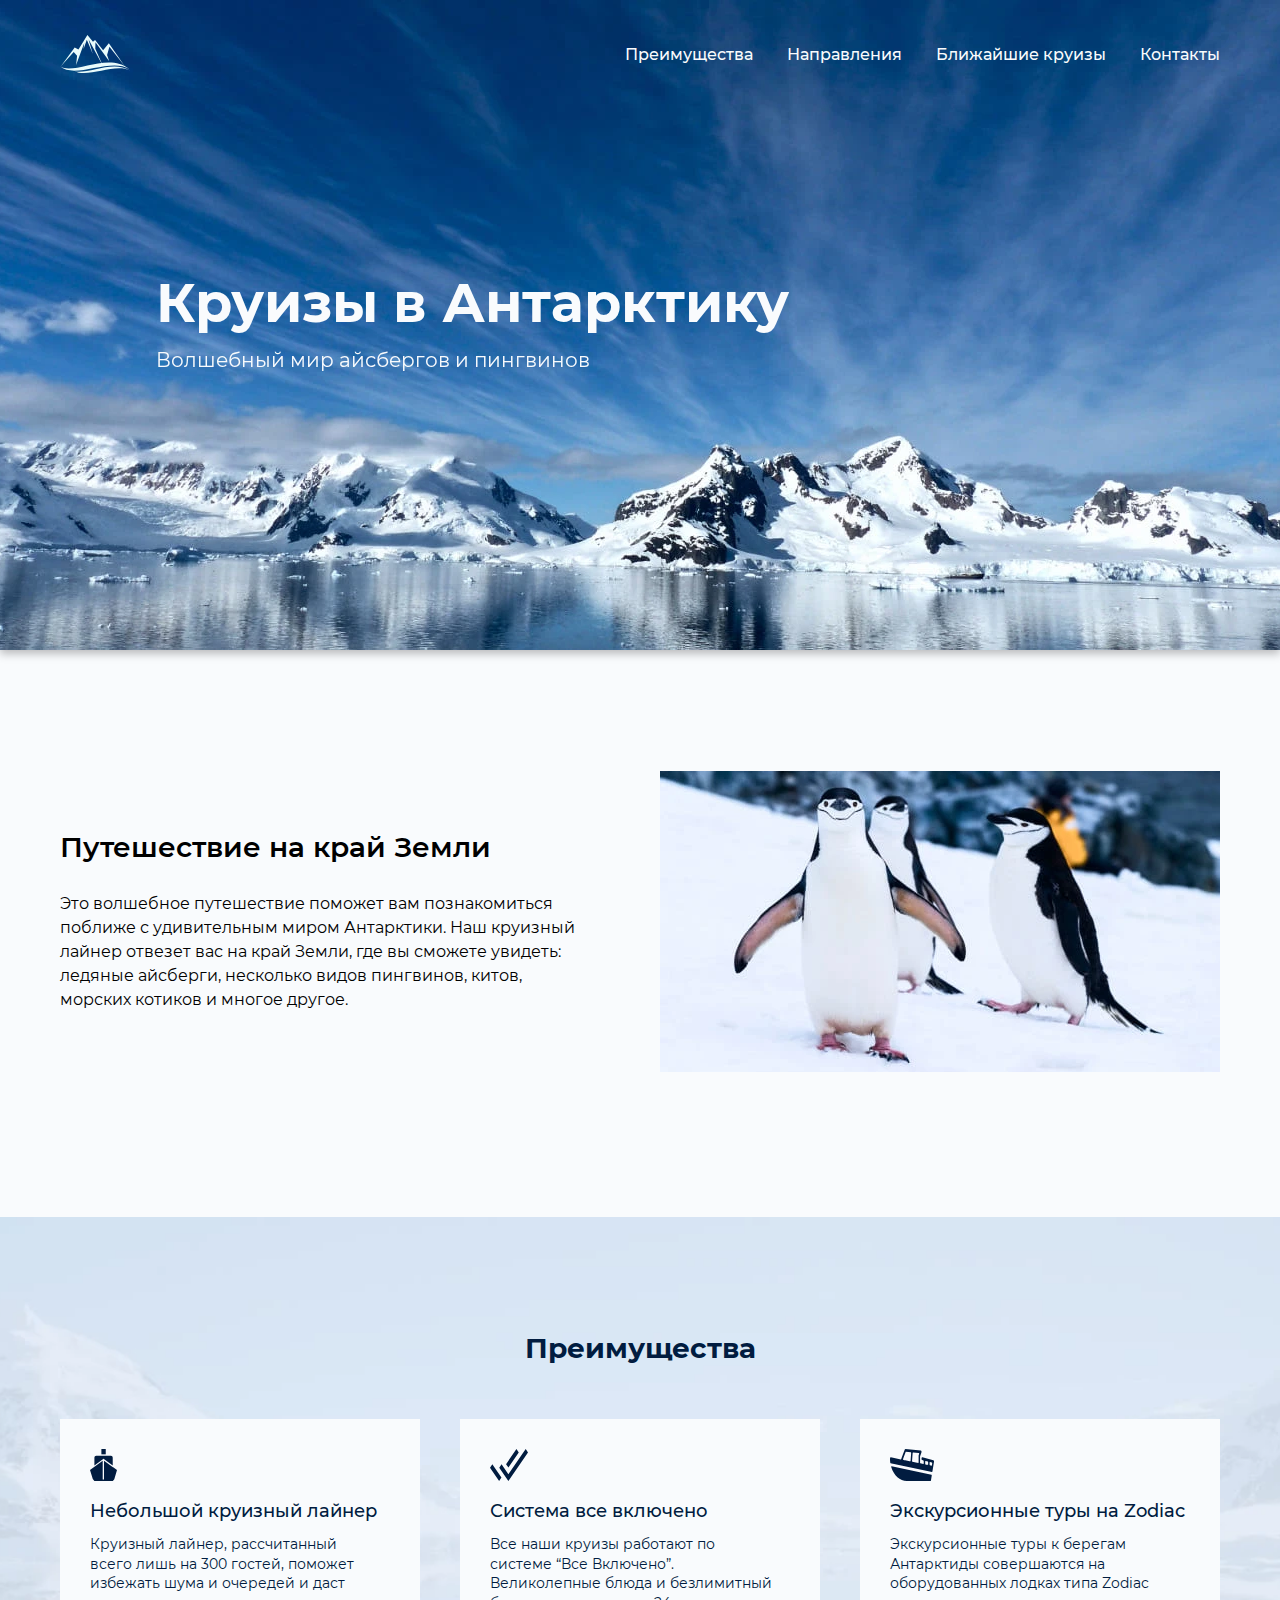
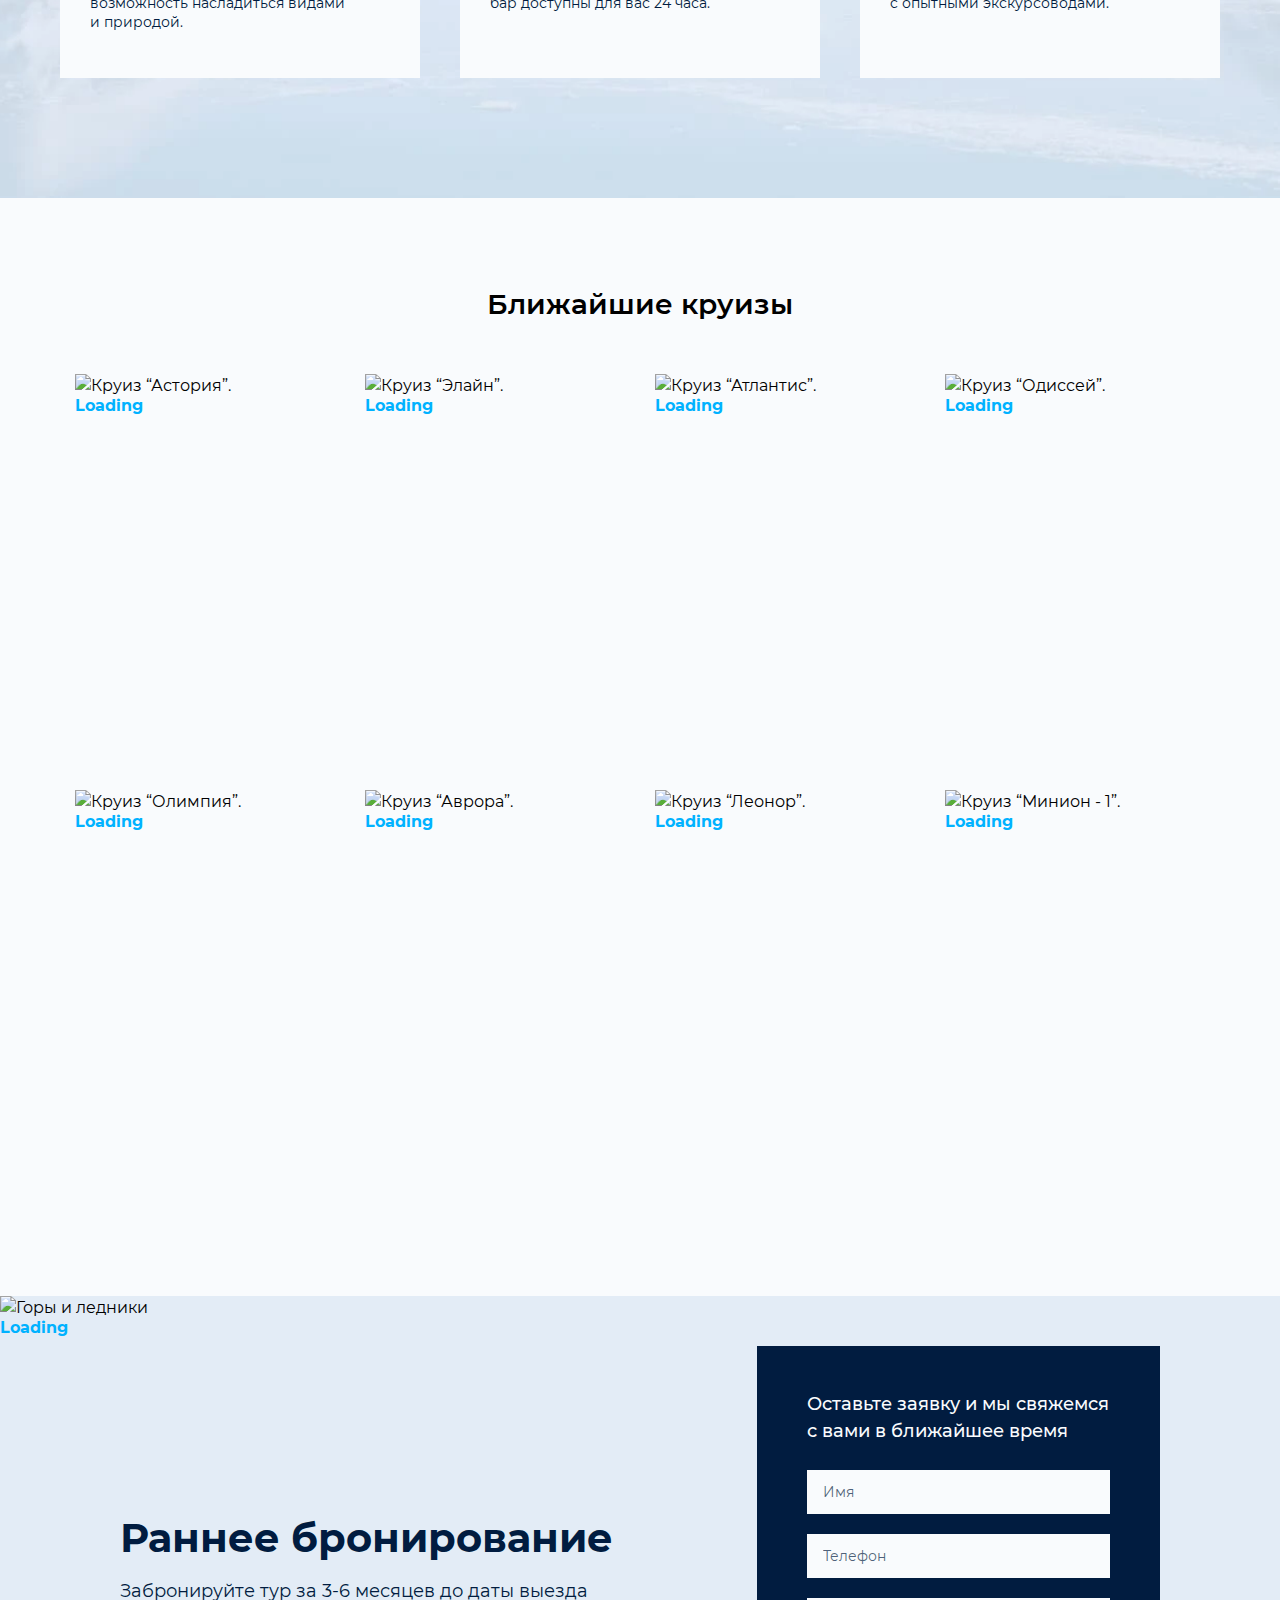
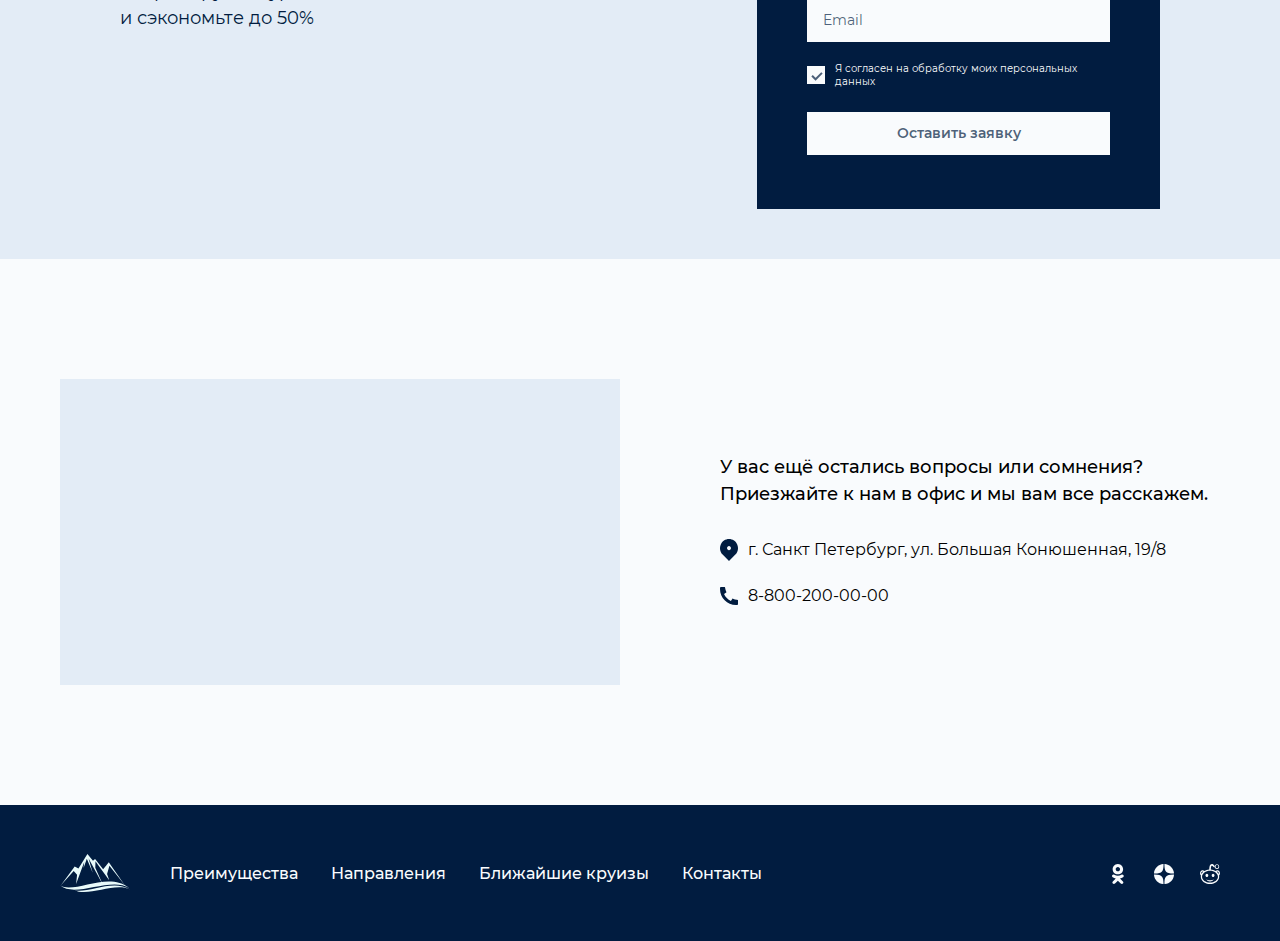
==== commit 11a43bcd: "Updates" ====
--- a/index.html
+++ b/index.html
@@ -40,16 +40,16 @@
             <nav class="header__site-navigation site-navigation">
               <ul class="site-navigation__list">
                 <li class="site-navigation__item">
-                  <a class="site-navigation__link" href="#!">Преимущества</a>
+                  <a class="site-navigation__link" href="#features">Преимущества</a>
                 </li>
                 <li class="site-navigation__item">
-                  <a class="site-navigation__link" href="#!">Направления</a>
+                  <a class="site-navigation__link" href="#catalog">Направления</a>
                 </li>
                 <li class="site-navigation__item">
-                  <a class="site-navigation__link" href="#!">Ближайшие круизы</a>
+                  <a class="site-navigation__link" href="#booking">Ближайшие круизы</a>
                 </li>
                 <li class="site-navigation__item">
-                  <a class="site-navigation__link" href="#!">Контакты</a>
+                  <a class="site-navigation__link" href="#contacts">Контакты</a>
                 </li>
               </ul>
             </nav>
@@ -110,7 +110,7 @@
         </div>
       </section>
 
-      <section class="features">
+      <section class="features" id="features">
         <div class="features__wrapper">
           <div class="container">
             <h2 class="features__title">Преимущества</h2>
@@ -152,7 +152,7 @@
         </div>
       </section>
 
-      <section class="catalog">
+      <section class="catalog" id="catalog">
         <div class="container">
           <div class="catalog__wrapper">
             <h2>Ближайшие круизы</h2>
@@ -484,7 +484,7 @@
         </div>
       </section>
 
-      <section class="booking">
+      <section class="booking" id="booking">
         <div class="booking__bg bg-img">
           <picture>
             <source media="(max-width: 767px)" type="image/webp"
@@ -511,7 +511,7 @@
                 до&nbsp;даты выезда и&nbsp;сэкономьте до&nbsp;50%</p>
             </div>
 
-            <div class="booking__form form" data-form-validate>
+            <div class="booking__form form" data-form-validate data-callback="base">
               <div class="form__wrapper">
                 <form action="https://echo.htmlacademy.ru/" method="post">
 
@@ -541,7 +541,7 @@
                         data-message-base="Поле обязательно к заполнению">
                         <input type="checkbox" name="personal-data" id="personal" required checked>
                         <span class="form__checkbox-mark"></span>
-                        <span>Я&nbsp;согласен на&nbsp;обработку моих персональных данных</span>
+                        <span class="form__checkbox-label">Я&nbsp;согласен на&nbsp;обработку моих персональных данных</span>
                       </label>
                     </div>
 
@@ -554,7 +554,7 @@
         </div>
       </section>
 
-      <section class="contacts">
+      <section class="contacts" id="contacts">
         <h2 class="visually-hidden">Наши контакты.</h2>
         <div class="container">
           <div class="contacts__container">
--- a/css/style.min.css
+++ b/css/style.min.css
@@ -1,3 +1,3 @@
 /*! normalize.css v8.0.1 | MIT License | github.com/necolas/normalize.css */
-@-webkit-keyframes preloading-text{0%{content:"Loading"}20%{content:"Loading ."}40%{content:"Loading .."}60%{content:"Loading ..."}80%{content:"Loading ...."}}@keyframes preloading-text{0%{content:"Loading"}20%{content:"Loading ."}40%{content:"Loading .."}60%{content:"Loading ..."}80%{content:"Loading ...."}}html{-webkit-text-size-adjust:100%}.catalog__description dl{margin:0}details,main{display:block}h1{margin:.67em 0;font-size:2em}hr{-webkit-box-sizing:content-box;box-sizing:content-box;height:0;overflow:visible}code,kbd,pre,samp{font-size:1em;font-family:monospace,monospace}a{background-color:transparent;color:#000;text-decoration:none}abbr[title]{-webkit-text-decoration:underline dotted;text-decoration:underline dotted;border-bottom:none}b,strong{font-weight:bolder}small{font-size:80%}sub,sup{position:relative;font-size:75%;line-height:0;vertical-align:baseline}sub{bottom:-.25em}sup{top:-.5em}img{border-style:none}button,input,optgroup,select,textarea{margin:0;font-size:100%;line-height:1.15;font-family:inherit}button,input{overflow:visible}button,select{text-transform:none}[type=button]::-moz-focus-inner,[type=reset]::-moz-focus-inner,[type=submit]::-moz-focus-inner,button::-moz-focus-inner{padding:0;border-style:none}[type=button]:-moz-focusring,[type=reset]:-moz-focusring,[type=submit]:-moz-focusring,button:-moz-focusring{outline:1px dotted ButtonText}fieldset{padding:.35em .75em .625em}legend{display:table;max-width:100%;color:inherit;white-space:normal}progress{vertical-align:baseline}textarea{overflow:auto;resize:none}[type=checkbox],[type=radio],legend{-webkit-box-sizing:border-box;box-sizing:border-box;padding:0}[type=number]::-webkit-inner-spin-button,[type=number]::-webkit-outer-spin-button{height:auto}[type=search]{outline-offset:-2px;-webkit-appearance:textfield}[type=search]::-webkit-search-decoration{-webkit-appearance:none}::-webkit-file-upload-button{font:inherit;-webkit-appearance:button}summary{display:list-item}[hidden],template{display:none}:root{--color-default-black:#000000;--color-default-white:#ffffff;--color-alice-blue:#f9fbfd;--color-solitude:#e3ecf6;--color-tangaroa:#011c40;--color-persian-blue:#011c40b3;--color-spphire:#002760;--color-pacific-blue:#019bdf;--color-cerulean:#026593}@font-face{font-family:"Montserrat";font-style:normal;font-weight:400;font-display:swap;src:url(../fonts/montserrat-regular.woff2) format("woff2"),url(../fonts/montserrat-regular.woff) format("woff")}@font-face{font-family:"Montserrat";font-style:normal;font-weight:500;font-display:swap;src:url(../fonts/montserrat-medium.woff2) format("woff2"),url(../fonts/montserrat-medium.woff) format("woff")}@font-face{font-family:"Montserrat";font-style:normal;font-weight:600;font-display:swap;src:url(../fonts/montserrat-semibold.woff2) format("woff2"),url(../fonts/montserrat-semibold.woff) format("woff")}@font-face{font-family:"Montserrat";font-style:normal;font-weight:700;font-display:swap;src:url(../fonts/montserrat-bold.woff2) format("woff2"),url(../fonts/montserrat-bold.woff) format("woff")}*,::after,::before{-webkit-box-sizing:border-box;box-sizing:border-box}body,html{margin:0;padding:0;min-height:100vh}html{font-style:normal;font-weight:400;font-size:16px;line-height:24px;color:#000;font-family:"Montserrat","Arial",sans-serif;-webkit-font-smoothing:antialiased;-moz-osx-font-smoothing:grayscale;text-rendering:optimizeLegibility}body{width:100%;height:100%;background-color:var(--color-alice-blue)}img,video{display:block;max-width:100%;height:auto}input:-webkit-autofill{-webkit-box-shadow:inset 0 0 0 1000px #fff;box-shadow:inset 0 0 0 1000px #fff;-webkit-text-fill-color:#000}input,select,textarea{border-radius:0}input::-webkit-input-placeholder,textarea::-webkit-input-placeholder{opacity:1}input::-moz-placeholder,textarea::-moz-placeholder{opacity:1}input:-ms-input-placeholder,textarea:-ms-input-placeholder{opacity:1}input::-ms-input-placeholder,textarea::-ms-input-placeholder{opacity:1}input::placeholder,textarea::placeholder{opacity:1}input:invalid,textarea:invalid{-webkit-box-shadow:none;box-shadow:none}input::-ms-clear,input::-ms-reveal{display:none}input[type=search]::-webkit-search-cancel-button,input[type=search]::-webkit-search-decoration,input[type=search]::-webkit-search-results-button,input[type=search]::-webkit-search-results-decoration{-webkit-appearance:none;appearance:none}input::-webkit-inner-spin-button,input::-webkit-outer-spin-button{margin:0;-webkit-appearance:none;appearance:none}input[type=number]{-webkit-appearance:textfield;-moz-appearance:textfield;appearance:textfield}input:matches([type=email],[type=number],[type=password],[type=search],[type=tel],[type=text],[type=url]),select,textarea{-webkit-appearance:none;-moz-appearance:none;appearance:none}[type=button],[type=reset],[type=submit],button{-webkit-appearance:none;-moz-appearance:none;appearance:none}.wrapper{position:relative;display:-webkit-box;display:-ms-flexbox;display:flex;-webkit-box-orient:vertical;-webkit-box-direction:normal;-ms-flex-direction:column;flex-direction:column;min-height:100vh;min-height:calc(100*var(--vh, 1vh))}.wrapper .footer,.wrapper .header{-ms-flex-negative:0;flex-shrink:0}.wrapper main{-webkit-box-flex:1;-ms-flex-positive:1;flex-grow:1}.rouble{font-family:"Rouble","Arial",sans-serif;text-transform:lowercase!important;font-weight:400!important}.visually-hidden{position:absolute;width:1px;height:1px;margin:-1px;padding:0;overflow:hidden;white-space:nowrap;border:0;clip:rect(0 0 0 0);-webkit-clip-path:inset(100%);clip-path:inset(100%)}.scroll-lock-ios{position:fixed;overflow:hidden}.scroll-lock{overflow:hidden}.no-scrollbar{-ms-overflow-style:none;scrollbar-width:none}.no-scrollbar::-webkit-scrollbar{display:none}.no-transition{-webkit-transition:none!important;-o-transition:none!important;transition:none!important}.js-focus-visible :focus:not(.focus-visible){outline:0}.bg-img{position:relative}.bg-img img{position:absolute;top:0;left:0;width:100%;height:100%;-o-object-fit:cover;object-fit:cover}.container{width:100%;max-width:1240px;margin:0 auto;padding:0 40px}@media (max-width:1023px){.container{padding:0 45px}}@media (max-width:767px){.container{padding:0 15px}}.button,.logo img{-webkit-box-sizing:border-box;box-sizing:border-box}.button{padding:0;display:-webkit-inline-box;display:-ms-inline-flexbox;display:inline-flex;-ms-flex-wrap:wrap;flex-wrap:wrap;-webkit-box-pack:center;-ms-flex-pack:center;justify-content:center;-webkit-box-align:center;-ms-flex-align:center;align-items:center;border:0;outline:0;text-align:center;text-decoration:none;cursor:pointer}.logo{-ms-flex-negative:0;flex-shrink:0;-webkit-touch-callout:none;-webkit-user-select:none;-moz-user-select:none;-ms-user-select:none;user-select:none}.logo img{width:100%;height:100%;display:block}@media (hover:hover){.logo:hover:not(.focus-visible){-webkit-filter:drop-shadow(0 0 5px var(--color-pacific-blue));filter:drop-shadow(0 0 5px var(--color-pacific-blue));z-index:2}}.logo.focus-visible:focus{-webkit-filter:drop-shadow(0 0 5px var(--color-pacific-blue));filter:drop-shadow(0 0 5px var(--color-pacific-blue));z-index:2}.logo:active{opacity:.4}.logo:focus,.logo:focus-visible{-webkit-box-shadow:none;box-shadow:none;outline:0}.logo:focus,.logo:hover{color:var(--color-pacific-blue);text-shadow:0 0 8px var(--color-pacific-blue);background-color:transparent}.logo:focus svg,.logo:hover svg{color:var(--color-pacific-blue);-webkit-filter:drop-shadow(0 0 2px var(--color-pacific-blue));filter:drop-shadow(0 0 2px var(--color-pacific-blue))}.logo:active{color:var(--color-cerulean);text-shadow:0 0 8px var(--color-cerulean)}.logo:active svg{color:var(--color-cerulean);-webkit-filter:drop-shadow(0 0 2px var(--color-cerulean));filter:drop-shadow(0 0 2px var(--color-cerulean))}.logo:disabled{color:var(--color-alice-blue);background-color:var(--color-alice-blue)}.logo:disabled svg{color:var(--color-alice-blue);-webkit-filter:drop-shadow(0 0 5px var(--color-alice-blue));filter:drop-shadow(0 0 5px var(--color-alice-blue))}.form__inputs-wrapper input:not([type=checkbox]):focus:not(:focus-visible),.logo:focus:not(:focus-visible),.menu--closed .menu__toggle::before:focus:not(:focus-visible),.site-navigation__link:focus:not(:focus-visible){-webkit-box-shadow:none;box-shadow:none;outline:0}.logo:focus-visible{-webkit-box-shadow:0 0 1px #00b2ff,0 0 2px #00b2ff,0 0 6px #00b2ff,0 0 6px #00b2ff,inset 0 0 1px #00b2ff,inset 0 0 2px #00b2ff,inset 0 0 6px #00b2ff,inset 0 0 6px #00b2ff;box-shadow:0 0 1px #00b2ff,0 0 2px #00b2ff,0 0 6px #00b2ff,0 0 6px #00b2ff,inset 0 0 1px #00b2ff,inset 0 0 2px #00b2ff,inset 0 0 6px #00b2ff,inset 0 0 6px #00b2ff;outline-offset:-2px;z-index:50}.header{min-width:320px;margin-bottom:698px;padding-top:35px;position:relative}@media (max-width:1023px){.header{margin-bottom:676px;padding-top:28px}}@media (max-width:767px){.header{margin-bottom:514px;padding-top:20px}}.header__wrapper{display:-webkit-box;display:-ms-flexbox;display:flex}.header__logo-link{height:38px;display:block;position:relative;z-index:2}@media (max-width:1023px){.header__logo-link{width:38px;height:20px}}@media (max-width:767px){.header__logo-link{width:42px;height:22px}}.header__logo{width:70px;height:38px;display:block;background-color:transparent;-webkit-filter:brightness(0) saturate(100%) invert(97%) sepia(14%) saturate(1515%) hue-rotate(168deg) brightness(112%) contrast(97%);filter:brightness(0) saturate(100%) invert(97%) sepia(14%) saturate(1515%) hue-rotate(168deg) brightness(112%) contrast(97%)}@media (max-width:1023px){.header__logo{width:38px;height:20px}}@media (max-width:767px){.header__logo{width:42px;height:22px}}.header__menu{width:100%;display:-webkit-box;display:-ms-flexbox;display:flex;-ms-flex-wrap:wrap;flex-wrap:wrap;-webkit-box-pack:end;-ms-flex-pack:end;justify-content:flex-end}.header__site-navigation{position:relative}@media (max-width:767px){.header__site-navigation{width:calc(100% - 36px);-webkit-box-ordinal-group:3;-ms-flex-order:2;order:2;background-color:var(--color-alice-blue);position:absolute;top:0;right:0}}.site-navigation__list{margin:0;padding:0;height:100%;display:-webkit-box;display:-ms-flexbox;display:flex;-webkit-box-pack:end;-ms-flex-pack:end;justify-content:flex-end;-webkit-box-align:center;-ms-flex-align:center;align-items:center;-ms-flex-wrap:wrap;flex-wrap:wrap;-webkit-column-gap:34px;-moz-column-gap:34px;column-gap:34px;row-gap:28px;list-style-type:none}@media (max-width:1023px){.site-navigation__list{min-height:20px;-webkit-column-gap:24px;-moz-column-gap:24px;column-gap:24px}}@media (max-width:767px){.site-navigation__list{padding-top:75px;display:block}}.site-navigation__link{padding:9.5px 0;min-height:38px;font-family:"Montserrat","Arial",sans-serif;font-style:normal;font-weight:500;font-size:16px;line-height:20px;color:var(--color-alice-blue);-webkit-touch-callout:none;-webkit-user-select:none;-moz-user-select:none;-ms-user-select:none;user-select:none}@media (max-width:1023px){.site-navigation__link{padding:0;min-height:20px;font-size:14px;line-height:17px;color:var(--color-alice-blue)}}@media (max-width:767px){.site-navigation__link{margin-bottom:10px;padding-left:25px;width:100%;min-height:40px;display:-webkit-box;display:-ms-flexbox;display:flex;-ms-flex-wrap:wrap;flex-wrap:wrap;-webkit-box-align:center;-ms-flex-align:center;align-items:center;font-size:18px;line-height:22px;color:var(--color-tangaroa)}}.menu--closed .menu__toggle::before:focus,.menu--closed .menu__toggle::before:focus-visible,.site-navigation__link:focus,.site-navigation__link:focus-visible{-webkit-box-shadow:none;box-shadow:none;outline:0}.site-navigation__link:focus,.site-navigation__link:hover{color:var(--color-pacific-blue);text-shadow:0 0 8px var(--color-pacific-blue);background-color:transparent;border-bottom:1px solid var(--color-alice-blue)}.menu--closed .menu__toggle::before:focus svg,.menu--closed .menu__toggle::before:hover svg,.site-navigation__link:focus svg,.site-navigation__link:hover svg{color:var(--color-pacific-blue);-webkit-filter:drop-shadow(0 0 2px var(--color-pacific-blue));filter:drop-shadow(0 0 2px var(--color-pacific-blue))}.site-navigation__link:active{color:var(--color-cerulean);text-shadow:0 0 8px var(--color-cerulean)}.menu--closed .menu__toggle::before:active svg,.site-navigation__link:active svg{color:var(--color-cerulean);-webkit-filter:drop-shadow(0 0 2px var(--color-cerulean));filter:drop-shadow(0 0 2px var(--color-cerulean))}.site-navigation__link:disabled{color:var(--color-alice-blue);background-color:var(--color-alice-blue)}.menu--closed .menu__toggle::before:disabled svg,.site-navigation__link:disabled svg{color:var(--color-alice-blue);-webkit-filter:drop-shadow(0 0 5px var(--color-alice-blue));filter:drop-shadow(0 0 5px var(--color-alice-blue))}.site-navigation__link:focus-visible{-webkit-box-shadow:0 0 1px #00b2ff,0 0 2px #00b2ff,0 0 6px #00b2ff,0 0 6px #00b2ff,inset 0 0 1px #00b2ff,inset 0 0 2px #00b2ff,inset 0 0 6px #00b2ff,inset 0 0 6px #00b2ff;box-shadow:0 0 1px #00b2ff,0 0 2px #00b2ff,0 0 6px #00b2ff,0 0 6px #00b2ff,inset 0 0 1px #00b2ff,inset 0 0 2px #00b2ff,inset 0 0 6px #00b2ff,inset 0 0 6px #00b2ff;outline-offset:-2px;z-index:50}.menu__toggle{padding:4px 0;width:24px;height:22px;display:none;-webkit-box-ordinal-group:2;-ms-flex-order:1;order:1;-webkit-box-align:center;-ms-flex-align:center;align-items:center;-webkit-box-pack:center;-ms-flex-pack:center;justify-content:center;-webkit-box-sizing:border-box;box-sizing:border-box;position:relative;background-color:transparent;border:0;text-align:center;text-decoration:none;cursor:pointer;z-index:2}@media (max-width:767px){.menu__toggle{display:-webkit-inline-box;display:-ms-inline-flexbox;display:inline-flex}.menu--closed .header__site-navigation{display:none}}.menu--no-js .menu__toggle{display:none}@media (max-width:767px){.menu--no-js .header__site-navigation{display:block}}.menu--closed .menu__toggle::before{padding:4px 0;width:24px;height:22px;position:absolute;content:"";background-image:url(../../img/control/icon-burger.svg);background-repeat:no-repeat;background-position:center;-webkit-touch-callout:none;-webkit-user-select:none;-moz-user-select:none;-ms-user-select:none;user-select:none}.menu--closed .menu__toggle::before:focus,.menu--closed .menu__toggle::before:hover{color:var(--color-pacific-blue);text-shadow:0 0 8px var(--color-pacific-blue);background-color:transparent}.menu--closed .menu__toggle::before:active{color:var(--color-cerulean);text-shadow:0 0 8px var(--color-cerulean)}.menu--closed .menu__toggle::before:disabled{color:var(--color-alice-blue);background-color:var(--color-alice-blue)}.menu--closed .menu__toggle::before:focus-visible{-webkit-box-shadow:0 0 1px #00b2ff,0 0 2px #00b2ff,0 0 6px #00b2ff,0 0 6px #00b2ff,inset 0 0 1px #00b2ff,inset 0 0 2px #00b2ff,inset 0 0 6px #00b2ff,inset 0 0 6px #00b2ff;box-shadow:0 0 1px #00b2ff,0 0 2px #00b2ff,0 0 6px #00b2ff,0 0 6px #00b2ff,inset 0 0 1px #00b2ff,inset 0 0 2px #00b2ff,inset 0 0 6px #00b2ff,inset 0 0 6px #00b2ff;outline-offset:-2px;z-index:50}.menu--opened .menu__toggle::before{padding:4px 5px;width:24px;height:22px;position:absolute;content:"";background-image:url(../../img/control/icon-close.svg);background-repeat:no-repeat;background-position:center}@media (max-width:767px){.logo-no-js,.logo-opened{position:absolute;top:-1;left:35px;z-index:2;-webkit-filter:brightness(0) saturate(100%) invert(11%) sepia(86%) saturate(930%) hue-rotate(186deg) brightness(94%) contrast(109%);filter:brightness(0) saturate(100%) invert(11%) sepia(86%) saturate(930%) hue-rotate(186deg) brightness(94%) contrast(109%)}}.intro{width:100%;min-width:320px;position:absolute;top:0;z-index:-2;background-color:var(--color-spphire);overflow:hidden;-webkit-filter:drop-shadow(0 4px 4px rgba(0,0,0,.25));filter:drop-shadow(0 4px 4px rgba(0,0,0,.25))}@media (max-width:1023px){.intro{-webkit-filter:none;filter:none}}.intro__container{margin:0 auto;display:-ms-grid;display:grid;-ms-grid-columns:auto 1160px auto;grid-template-columns:auto 1160px auto;position:relative}@media (max-width:1023px){.intro__container{-ms-grid-columns:auto 100% auto;grid-template-columns:auto 100% auto}}.intro__image{position:absolute;width:100%;height:100%}.intro__image img{width:100%;height:100%;-o-object-fit:cover;object-fit:cover;-o-object-position:50% 100%;object-position:50% 100%}.intro__description{padding:270px 0 278px 96px;min-height:650px;-ms-grid-column:2;-ms-grid-column-span:1;grid-column:2/3;position:relative}@media (max-width:1023px){.intro__description{padding:268px 0 275px 45px;min-height:638px}}@media (max-width:767px){.intro__description{padding:176px 0 177px 15px;min-height:500px}}.intro__description h1,.intro__description p{padding:0;margin:0 0 12px;font-family:"Montserrat","Arial",sans-serif;font-style:normal;font-weight:700;font-size:54px;line-height:66px;color:var(--color-alice-blue)}@media (max-width:1023px){.intro__description h1{font-size:50px;line-height:61px}}@media (max-width:767px){.intro__description h1{font-size:36px;line-height:45px}}.intro__description p{margin:0;font-weight:400;font-size:20px;line-height:24px}@media (max-width:1023px){.intro__description p{font-size:18px;line-height:22px}}@media (max-width:767px){.intro__description p{width:200px;font-size:16px;line-height:22.4px}}.travel{padding-bottom:145px}@media (max-width:1023px){.travel{padding-bottom:82px}}@media (max-width:767px){.travel{padding-bottom:85px}}.travel__wrapper{display:-ms-grid;display:grid;-ms-grid-columns:1fr 1fr;grid-template-columns:1fr 1fr;gap:40px}@media (max-width:1023px){.travel__wrapper{gap:30px}}@media (max-width:767px){.travel__wrapper{-ms-grid-columns:1fr;grid-template-columns:1fr;gap:32px}}.travel__description{padding-top:45px;max-width:515px;-ms-flex-item-align:stretch;-ms-grid-row-align:stretch;align-self:stretch}@media (max-width:1023px){.travel__description{padding-top:0;max-width:100%}}.travel__description h2{padding:0;margin:10px 0 24px;font-weight:600;font-size:28px;line-height:42px}@media (max-width:1023px){.travel__description h2{margin-top:0;margin-bottom:18px;max-width:210px;font-size:26px;line-height:36px}}@media (max-width:767px){.travel__description h2{margin-bottom:17px;font-size:24px;line-height:34px}}.travel__description p{padding:0;margin:0 0 10px}@media (max-width:1023px){.travel__description p{font-size:16px;line-height:150%}}.travel__image-wrapper{width:100%;-ms-flex-item-align:stretch;-ms-grid-row-align:stretch;align-self:stretch}@media (max-width:1023px){.travel__image-wrapper{padding-top:10px}}@media (max-width:767px){.travel__image-wrapper{padding-top:0}}.travel__image-wrapper img{width:100%;-o-object-fit:contain;object-fit:contain;background-color:var(--color-cerulean)}.features__wrapper{padding:110px 0 120px;position:relative}@media (max-width:1023px){.features__wrapper{padding-top:90px;padding-bottom:100px}}@media (max-width:767px){.features__wrapper{padding-top:57px;padding-bottom:67px}}.features__title{margin:0;padding:0 0 50px;font-size:28px;line-height:42px;color:var(--color-tangaroa);text-align:center;cursor:default}@media (max-width:1023px){.features__title{font-size:26px;line-height:39px}}@media (max-width:767px){.features__title{padding-bottom:29px;font-size:24px;line-height:36px}}.features__list{margin:0;padding:0;display:-ms-grid;display:grid;-ms-grid-columns:1fr 1fr 1fr;grid-template-columns:1fr 1fr 1fr;gap:40px;list-style:none}@media (max-width:1023px){.features__list{gap:30px}}@media (max-width:767px){.features__list{-ms-grid-columns:1fr;grid-template-columns:1fr}}.features__item{padding:30px 10px 45px 30px;background-color:var(--color-alice-blue)}@media (max-width:1023px){.features__item{padding:27px 8px 20px 20px}}@media (max-width:767px){.features__item{padding:27px 22px 20px 20px}}.features__item h3,.features__item p{margin:0;padding:10px 0;font-weight:500;font-size:18px;line-height:27px;color:var(--color-tangaroa);cursor:default}@media (max-width:1023px){.features__item h3{line-height:25px}}.features__item p{padding:0 30px 0 0;font-weight:400;font-size:14px;line-height:19.6px}@media (max-width:1023px){.features__item p{padding:0}}.features__item.ship-fullface svg{width:27px;height:32px}@media (max-width:1023px){.features__item.ship-fullface svg{width:21px;height:26px}}@media (max-width:767px){.features__item.check-mark{padding-bottom:48px}}.features__item.check-mark svg{width:38px;height:32px}@media (max-width:1023px){.features__item.check-mark svg{width:27px;height:26px}}.features__item.ship-profile svg{width:44px;height:32px}@media (max-width:1023px){.features__item.ship-profile svg{width:36px;height:26px}}.features__br{display:block}@media (max-width:1023px){.features__br{display:none}}.features__bg{width:100%;height:100%;position:absolute;top:0;left:0;background-color:var(--color-pacific-blue);z-index:-1}.catalog__wrapper{margin:0 auto 120px;padding:0 15px}@media (max-width:1023px){.catalog__wrapper{margin-bottom:100px}}@media (max-width:767px){.catalog__wrapper{margin-bottom:65px;padding:0 10px}}.catalog__wrapper h2{margin:0 auto 49px;padding-top:85px;width:-webkit-max-content;width:-moz-max-content;width:max-content;font-weight:600;font-size:28px;line-height:42px}@media (max-width:1023px){.catalog__wrapper h2{margin-bottom:50px;padding-top:92px;font-size:26px;line-height:39px}}@media (max-width:767px){.catalog__wrapper h2{margin-bottom:31px;padding-top:56px;font-size:24px;line-height:36px}}.catalog__list{margin:0;padding:0;list-style-type:none;display:-ms-grid;display:grid;-ms-grid-columns:(1fr)[4];grid-template-columns:repeat(4,1fr);-webkit-column-gap:30px;-moz-column-gap:30px;column-gap:30px;row-gap:30px}@media (max-width:1023px){.catalog__list{-ms-grid-columns:(1fr)[2];grid-template-columns:repeat(2,1fr)}}@media (max-width:767px){.catalog__list{margin:0 auto;-ms-grid-columns:1fr;grid-template-columns:1fr;row-gap:30px}}.catalog__item{max-width:260px;height:386px;display:-ms-grid;display:grid;-ms-grid-columns:1fr;grid-template-columns:1fr;-ms-grid-rows:80.57% 19.43%;grid-template-rows:80.57% 19.43%}@media (max-width:1023px){.catalog__item{width:100%;max-width:none;height:auto;min-height:386px;aspect-ratio:1/1.25}}@media (max-width:767px){.catalog__item{width:100%;aspect-ratio:1/1.42}}.catalog__item:focus,.catalog__item:focus-within,.catalog__item:hover{background-color:var(--color-tangaroa)}.catalog__item:focus .catalog__image,.catalog__item:focus-within .catalog__image,.catalog__item:hover .catalog__image{display:none}.catalog__item:focus .catalog__item-wrapper,.catalog__item:focus-within .catalog__item-wrapper,.catalog__item:hover .catalog__item-wrapper{-ms-grid-column:1;-ms-grid-column-span:1;grid-column:1/2;-ms-grid-row:1;-ms-grid-row-span:1;grid-row:1/2;display:block;overflow-y:scroll;scrollbar-width:none}.catalog__item:focus .catalog__item-wrapper::-webkit-scrollbar,.catalog__item:focus-within .catalog__item-wrapper::-webkit-scrollbar,.catalog__item:hover .catalog__item-wrapper::-webkit-scrollbar{display:none}@media (max-width:767px){.catalog__item:focus .catalog__item-wrapper,.catalog__item:focus-within .catalog__item-wrapper,.catalog__item:hover .catalog__item-wrapper{height:auto}}.catalog__item:focus h3,.catalog__item:focus-within h3,.catalog__item:hover h3{padding-top:29px;padding-left:25px;padding-bottom:0}@media (max-width:1023px){.catalog__item:focus h3,.catalog__item:focus-within h3,.catalog__item:hover h3{padding-left:35px}}@media (max-width:767px){.catalog__item:focus h3,.catalog__item:focus-within h3,.catalog__item:hover h3{padding-left:25px}}.catalog__item:focus .catalog__description,.catalog__item:focus-within .catalog__description,.catalog__item:hover .catalog__description{padding:14px 25px 13px;display:block}@media (max-width:1023px){.catalog__item:focus .catalog__description,.catalog__item:focus-within .catalog__description,.catalog__item:hover .catalog__description{padding-left:35px;padding-bottom:12px}}@media (max-width:767px){.catalog__item:focus .catalog__description,.catalog__item:focus-within .catalog__description,.catalog__item:hover .catalog__description{padding-left:25px}}.catalog__item:focus .catalog__button,.catalog__item:focus-within .catalog__button,.catalog__item:hover .catalog__button{margin-top:0;margin-bottom:auto;-ms-grid-column:1;-ms-grid-column-span:1;grid-column:1/2;-ms-grid-row:2;-ms-grid-row-span:1;grid-row:2/3;display:block}.catalog__description dt,.catalog__item h3{font-weight:500;color:var(--color-alice-blue)}.catalog__item h3{margin:0;padding:1px 30px 23px;font-size:18px;line-height:27px;-ms-flex-item-align:self-end;-ms-grid-row-align:self-end;align-self:self-end}@media (max-width:1023px){.catalog__item h3{padding-left:35px;padding-bottom:28px}}@media (max-width:767px){.catalog__item h3{padding-top:30px;padding-left:25px;padding-bottom:18px}}.catalog__image,.catalog__item-wrapper{-ms-grid-column:1;-ms-grid-column-span:1;grid-column:1/2}.catalog__image{grid-row:1/-1;position:relative}.catalog__image img{width:100%;height:100%}@media (max-width:767px){.catalog__image img{-o-object-fit:cover;object-fit:cover;-o-object-position:50% 50%;object-position:50% 50%}}.booking__bg::after,.catalog__image::after{position:absolute;content:"Loading";top:20px;color:#00b2ff;font-weight:700;z-index:-2;-webkit-animation-name:preloading-text;animation-name:preloading-text;-webkit-animation-duration:3s;animation-duration:3s;-webkit-animation-iteration-count:infinite;animation-iteration-count:infinite}.catalog__item-wrapper{display:-ms-grid;display:grid;-ms-grid-row:1;-ms-grid-row-span:2;grid-row:1/3}.catalog__button,.catalog__description{display:none;font-size:14px;line-height:20px}.catalog__description dt{margin:0 0 1px}.catalog__description dd{margin:0 0 11px;color:#d8d8d9}.catalog__button{margin:0 25px 35px;padding:10px 0 9px;max-width:100%;font-weight:600;line-height:21px;color:var(--color-tangaroa);background-color:var(--color-alice-blue);text-align:center;-webkit-user-select:none;-moz-user-select:none;-ms-user-select:none;user-select:none}@media (max-width:1023px){.catalog__button{margin:0 35px auto}}@media (max-width:767px){.catalog__button{margin:35px 25px}}.catalog__button:focus,.catalog__button:hover{color:var(--color-spphire);background-color:#d8d8d9;opacity:.8}.catalog__button:active{opacity:1}.booking{width:100%;min-height:555px;position:relative}@media (max-width:1023px){.booking{min-height:804px}}@media (max-width:767px){.booking{min-height:760px}}.booking__bg{width:100%;height:100%;position:absolute;top:0;left:0;background-color:var(--color-solitude);z-index:-1}.booking__content{padding:212px 0 219px 60px}@media (max-width:1023px){.booking__content{-webkit-box-align:center;-ms-flex-align:center;align-items:center;padding:88px 129px 50px}}@media (max-width:767px){.booking__content{padding:60px 0 34px}}.booking__content h2,.booking__content p,.form__inputs-wrapper h3{margin:0 0 10px;padding:0;font-style:normal;font-weight:700;font-size:40px;line-height:60px;color:var(--color-tangaroa)}@media (max-width:1023px){.booking__content h2{margin-bottom:4px;font-size:34px;line-height:51px}}@media (max-width:767px){.booking__content h2{margin-bottom:14px;font-size:24px;line-height:31px;text-align:center}}.booking__content p,.form__inputs-wrapper h3{margin:0;font-weight:400;font-size:18px;line-height:27px}@media (max-width:1023px){.booking__content p{font-size:18px;line-height:27px;text-align:center}}@media (max-width:767px){.booking__content p{font-size:16px;line-height:22px}}.booking__wrapper{display:-ms-grid;display:grid;-ms-grid-columns:1fr 1fr;grid-template-columns:1fr 1fr;-webkit-column-gap:24px;-moz-column-gap:24px;column-gap:24px}@media (max-width:1023px){.booking__wrapper{-ms-grid-columns:1fr;grid-template-columns:1fr}}.form{padding:50px 60px 50px 105px}@media (max-width:1023px){.form{margin:0 auto;padding:0}}.form__wrapper{padding:45px 50px 50px;width:403px;color:var(--color-alice-blue);background-color:var(--color-tangaroa);overflow:hidden;scroll-margin-top:110px;position:relative}@media (max-width:767px){.form__wrapper{padding:36px 30px;width:290px}}.form__inputs-wrapper h3{margin:0 0 5px;font-weight:500;color:var(--color-alice-blue)}@media (max-width:1023px){.form__inputs-wrapper h3{-webkit-transform:none;-ms-transform:none;transform:none;text-align:center}}@media (max-width:767px){.form__inputs-wrapper h3{line-height:25px}}.form__inputs-wrapper{display:-ms-grid;display:grid;-ms-grid-columns:1fr;grid-template-columns:1fr;row-gap:20px}.form__inputs-wrapper label{position:relative;display:block}.form__inputs-wrapper label .is-invalid{grid-column:1/-1;position:absolute;bottom:-18px;font-family:"Placeholder","Arial",sans-serif;font-size:14px;line-height:16px;color:#b03131}.form__inputs-wrapper input:not([type=checkbox]){padding:11px 16px;width:100%;display:block;font-style:normal;font-weight:400;font-size:16px;line-height:22px;color:rgba(1,28,64,.7);background-color:var(--color-alice-blue);border:0}.form__inputs-wrapper input:not([type=checkbox])::-webkit-input-placeholder{font-style:normal;font-weight:400;font-size:14px;line-height:21px;color:rgba(1,28,64,.7)}.form__inputs-wrapper input:not([type=checkbox])::-moz-placeholder{font-style:normal;font-weight:400;font-size:14px;line-height:21px;color:rgba(1,28,64,.7)}.form__inputs-wrapper input:not([type=checkbox]):-ms-input-placeholder{font-style:normal;font-weight:400;font-size:14px;line-height:21px;color:rgba(1,28,64,.7)}.form__inputs-wrapper input:not([type=checkbox])::-ms-input-placeholder{font-style:normal;font-weight:400;font-size:14px;line-height:21px;color:rgba(1,28,64,.7)}.form__inputs-wrapper input:not([type=checkbox])::placeholder{font-style:normal;font-weight:400;font-size:14px;line-height:21px;color:rgba(1,28,64,.7)}.form__inputs-wrapper input:not([type=checkbox]):focus,.form__inputs-wrapper input:not([type=checkbox]):focus-visible{-webkit-box-shadow:none;box-shadow:none;outline:0}.form__inputs-wrapper input:not([type=checkbox]):focus-visible{-webkit-box-shadow:0 0 1px #00b2ff,0 0 2px #00b2ff,0 0 6px #00b2ff,0 0 6px #00b2ff,inset 0 0 1px #00b2ff,inset 0 0 2px #00b2ff,inset 0 0 6px #00b2ff,inset 0 0 6px #00b2ff;box-shadow:0 0 1px #00b2ff,0 0 2px #00b2ff,0 0 6px #00b2ff,0 0 6px #00b2ff,inset 0 0 1px #00b2ff,inset 0 0 2px #00b2ff,inset 0 0 6px #00b2ff,inset 0 0 6px #00b2ff;outline-offset:-2px;z-index:50}.form__inputs-wrapper [type=checkbox]{position:absolute;width:1px;height:1px;margin:-1px;padding:0;white-space:nowrap;border:0;clip:rect(0 0 0 0);-webkit-clip-path:inset(100%);clip-path:inset(100%)}[type=checkbox]:checked+.form__checkbox-mark::after{content:""}.form__checkbox-mark{width:18px;height:18px;display:inline-block;position:relative;background-color:var(--color-alice-blue)}.form__checkbox-mark::after{width:10px;height:6px;position:absolute;top:4px;left:3px;border:2px solid rgba(1,28,64,.7);border-top:none;border-right:none;-webkit-transform:rotate(-45deg);-ms-transform:rotate(-45deg);transform:rotate(-45deg);background-color:var(--color-alice-blue)}@media (max-width:767px){.form__checkbox-mark{width:20px;height:20px}}.form__button{padding:11px;width:100%;font-style:normal;font-weight:600;font-size:14px;line-height:21px;color:rgba(1,28,64,.7);background-color:var(--color-alice-blue)}.form__button:focus,.form__button:hover{color:var(--color-alice-blue);background-color:var(--color-pacific-blue);text-shadow:0 0 8px var(--color-pacific-blue)}.form__button:active{background-color:var(--color-cerulean)}.form__button:disabled{color:var(--color-alice-blue);background-color:var(--color-alice-blue)}.form__button:focus:not(:focus-visible){-webkit-box-shadow:none;box-shadow:none;outline:0}.form__button:focus-visible{-webkit-box-shadow:0 0 1px #00b2ff,0 0 2px #00b2ff,0 0 6px #00b2ff,0 0 6px #00b2ff,inset 0 0 1px #00b2ff,inset 0 0 2px #00b2ff,inset 0 0 6px #00b2ff,inset 0 0 6px #00b2ff;box-shadow:0 0 1px #00b2ff,0 0 2px #00b2ff,0 0 6px #00b2ff,0 0 6px #00b2ff,inset 0 0 1px #00b2ff,inset 0 0 2px #00b2ff,inset 0 0 6px #00b2ff,inset 0 0 6px #00b2ff;outline-offset:-2px;z-index:50}.form__personal-checkbox-wrapper{margin-bottom:8px;font-style:normal;font-weight:400;font-size:10px;line-height:13px}@media (max-width:767px){.form__personal-checkbox-wrapper{margin-bottom:4px}}.form__personal-checkbox-wrapper label{display:-ms-grid;display:grid;-ms-grid-columns:15px 1fr;grid-template-columns:15px 1fr;-webkit-column-gap:8px;-moz-column-gap:8px;column-gap:8px;position:relative;top:0}.form__personal-checkbox-wrapper label .is-invalid{grid-column:1/-1;position:absolute;bottom:-16px;font-family:"Placeholder","Arial",sans-serif;font-size:14px;line-height:16px;color:#b03131}.form__personal-checkbox-wrapper label>*{-ms-flex-item-align:center;-ms-grid-row-align:center;align-self:center}.contacts{padding:120px 0}@media (max-width:1023px){.contacts{padding:100px 0}}@media (max-width:767px){.contacts{padding:59px 0 65px}}.contacts__container{display:-ms-grid;display:grid;-ms-grid-columns:560px 1fr;grid-template-columns:560px 1fr;gap:30px}@media (max-width:1023px){.contacts__container{-ms-grid-columns:1fr 1fr;grid-template-columns:1fr 1fr}}@media (max-width:767px){.contacts__container{-ms-grid-columns:1fr;grid-template-columns:1fr;gap:15px}}.contacts__map{width:100%;height:306px;background-color:var(--color-solitude)}@media (max-width:1023px){.contacts__map{height:335px}}@media (max-width:767px){.contacts__map{height:316px;-webkit-box-ordinal-group:2;-ms-flex-order:1;order:1}}.contacts__map-image{display:none}.contacts__map-image.no-js{display:block}.contacts__map-image img{width:100%;height:100%;-o-object-fit:cover;object-fit:cover}.contacts__text{-ms-grid-row-align:start;-ms-grid-column-align:end;place-self:start end;max-width:500px;padding-top:75px}@media (max-width:1023px){.contacts__text{padding-top:65px}}@media (max-width:767px){.contacts__text{padding-top:0}}.contacts__text p{margin:0 0 30px;padding:0;font-weight:500;font-size:18px;line-height:27px}@media (max-width:1023px){.contacts__text p{margin-bottom:28px}}.contacts__wrapper{display:-webkit-box;display:-ms-flexbox;display:flex;-ms-flex-wrap:nowrap;flex-wrap:nowrap;-webkit-box-align:center;-ms-flex-align:center;align-items:center;margin-bottom:22px;font-weight:400;font-size:16px;line-height:24px}@media (max-width:1023px){.contacts__wrapper{-webkit-box-align:start;-ms-flex-align:start;align-items:flex-start}.contacts__wrapper:first-of-type svg{-webkit-transform:translateY(4px);-ms-transform:translateY(4px);transform:translateY(4px)}}@media (max-width:767px){.contacts__wrapper{margin-bottom:20px}}.contacts__wrapper svg{-ms-flex-negative:0;flex-shrink:0;margin-right:10px}.contacts__wrapper address{font-style:normal}@media (max-width:1023px){.contacts__wrapper address{max-width:260px}}.contacts__wrapper a{display:inline-block}@media (hover:hover){.contacts__wrapper a:hover:not(.focus-visible){background-color:rgba(var(--color-tangaroa),.1)}}.contacts__wrapper a.focus-visible:focus{background-color:rgba(var(--color-tangaroa),.1)}.contacts__wrapper a:active,.footer__logo:active,.footer__social-link:active{opacity:.5}.footer{padding-top:47px;padding-bottom:45px;color:var(--color-alice-blue);background-color:var(--color-tangaroa)}@media (max-width:1023px){.footer{padding-top:45px}}@media (max-width:767px){.footer{padding-top:36.5px;padding-bottom:35px}}.footer__container{display:-webkit-box;display:-ms-flexbox;display:flex;-webkit-box-align:start;-ms-flex-align:start;align-items:flex-start;-webkit-box-pack:justify;-ms-flex-pack:justify;justify-content:space-between}@media (max-width:767px){.footer__container{display:block}}.footer__nav{display:-webkit-box;display:-ms-flexbox;display:flex;-webkit-box-align:start;-ms-flex-align:start;align-items:flex-start}@media (max-width:767px){.footer__nav{margin-bottom:12px;display:block}}.footer__logo{margin:0 40px 0 0;width:70px;height:38px;-ms-flex-negative:0;flex-shrink:0;display:inline-block;-webkit-filter:brightness(0) saturate(100%) invert(97%) sepia(14%) saturate(1515%) hue-rotate(168deg) brightness(112%) contrast(97%);filter:brightness(0) saturate(100%) invert(97%) sepia(14%) saturate(1515%) hue-rotate(168deg) brightness(112%) contrast(97%);-webkit-transform:translateY(2px);-ms-transform:translateY(2px);transform:translateY(2px)}@media (max-width:1023px){.footer__logo{margin-right:25px;width:38px;height:20px;-webkit-transform:translateY(4px);-ms-transform:translateY(4px);transform:translateY(4px)}}@media (max-width:767px){.footer__logo{margin-top:4px;margin-bottom:18px;-webkit-transform:translateY(1px) translateX(2px);-ms-transform:translateY(1px) translateX(2px);transform:translateY(1px) translateX(2px)}}@media (hover:hover){.footer__logo:hover:not(.focus-visible){-webkit-filter:drop-shadow(0 0 3px var(--color-alice-blue));filter:drop-shadow(0 0 3px var(--color-alice-blue))}}.footer__logo.focus-visible:focus{-webkit-filter:drop-shadow(0 0 3px var(--color-alice-blue));filter:drop-shadow(0 0 3px var(--color-alice-blue))}.footer__logo img{width:100%;display:block;-o-object-fit:contain;object-fit:contain}.footer__nav-list{margin:0;padding:0;display:-webkit-box;display:-ms-flexbox;display:flex;-ms-flex-wrap:wrap;flex-wrap:wrap;list-style-type:none}@media (max-width:767px){.footer__nav-list{display:block}}.footer__nav-list li{margin-right:33px;font-weight:500;font-size:16px;line-height:20px}@media (max-width:1023px){.footer__nav-list li{margin-right:24px;font-size:12px;line-height:15px}}@media (max-width:767px){.footer__nav-list li{margin:0 0 3px}}.footer__nav-list a{padding:12px 0;display:inline-block;position:relative;color:inherit}@media (max-width:1023px){.footer__nav-list a{padding:7px 0}}@media (hover:hover){.footer__nav-list a:hover:not(.focus-visible)::before{content:"";width:100%;height:1px;position:absolute;left:0;bottom:0;background-color:var(--color-alice-blue)}.footer__nav-list a:hover:not(.focus-visible):active{opacity:.5}}.footer__nav-list a.focus-visible:focus::before{content:"";width:100%;height:1px;position:absolute;left:0;bottom:0;background-color:var(--color-alice-blue)}.footer__nav-list a.focus-visible:focus:active{opacity:.5}.footer__social{max-width:170px;margin:0;padding:0;display:-webkit-box;display:-ms-flexbox;display:flex;-ms-flex-wrap:wrap;flex-wrap:wrap;-ms-flex-negative:0;flex-shrink:0;-webkit-box-align:end;-ms-flex-align:end;align-items:flex-end;list-style-type:none;-webkit-transform:translateX(10px);-ms-transform:translateX(10px);transform:translateX(10px)}@media (max-width:1023px){.footer__social{-webkit-transform:translateX(8px);-ms-transform:translateX(8px);transform:translateX(8px)}}@media (max-width:767px){.footer__social{max-width:100%;-webkit-transform:translateX(-12px);-ms-transform:translateX(-12px);transform:translateX(-12px)}}.footer__social-item{margin-top:2px;margin-left:6px}@media (max-width:1023px){.footer__social-item{margin-left:5px}}@media (max-width:767px){.footer__social-item{margin-left:0;margin-right:5px}}.footer__social-link{padding:10px;display:-webkit-box;display:-ms-flexbox;display:flex;-webkit-box-align:center;-ms-flex-align:center;align-items:center;-webkit-box-pack:center;-ms-flex-pack:center;justify-content:center;color:inherit}@media (max-width:1023px){.footer__social-link{padding:5px 8px}}@media (hover:hover){.footer__social-link:hover:not(.focus-visible){background-color:rgba(var(--color-alice-blue),.2)}}.footer__social-link.focus-visible:focus{background-color:rgba(var(--color-alice-blue),.2)}.footer__social-link svg{width:20px;height:20px}@media (max-width:1023px){.footer__social-link svg{width:16px;height:16px}}
+@-webkit-keyframes preloading-text{0%{content:"Loading"}20%{content:"Loading ."}40%{content:"Loading .."}60%{content:"Loading ..."}80%{content:"Loading ...."}}@keyframes preloading-text{0%{content:"Loading"}20%{content:"Loading ."}40%{content:"Loading .."}60%{content:"Loading ..."}80%{content:"Loading ...."}}html{-webkit-text-size-adjust:100%}.catalog__description dl{margin:0}details,main{display:block}h1{margin:.67em 0;font-size:2em}hr{-webkit-box-sizing:content-box;box-sizing:content-box;height:0;overflow:visible}code,kbd,pre,samp{font-size:1em;font-family:monospace,monospace}a{background-color:transparent;color:#000;text-decoration:none}abbr[title]{-webkit-text-decoration:underline dotted;text-decoration:underline dotted;border-bottom:none}b,strong{font-weight:bolder}small{font-size:80%}sub,sup{position:relative;font-size:75%;line-height:0;vertical-align:baseline}sub{bottom:-.25em}sup{top:-.5em}img{border-style:none}button,input,optgroup,select,textarea{margin:0;font-size:100%;line-height:1.15;font-family:inherit}button,input{overflow:visible}button,select{text-transform:none}[type=button]::-moz-focus-inner,[type=reset]::-moz-focus-inner,[type=submit]::-moz-focus-inner,button::-moz-focus-inner{padding:0;border-style:none}[type=button]:-moz-focusring,[type=reset]:-moz-focusring,[type=submit]:-moz-focusring,button:-moz-focusring{outline:1px dotted ButtonText}fieldset{padding:.35em .75em .625em}legend{display:table;max-width:100%;color:inherit;white-space:normal}progress{vertical-align:baseline}textarea{overflow:auto;resize:none}[type=checkbox],[type=radio],legend{-webkit-box-sizing:border-box;box-sizing:border-box;padding:0}[type=number]::-webkit-inner-spin-button,[type=number]::-webkit-outer-spin-button{height:auto}[type=search]{outline-offset:-2px;-webkit-appearance:textfield}[type=search]::-webkit-search-decoration{-webkit-appearance:none}::-webkit-file-upload-button{font:inherit;-webkit-appearance:button}summary{display:list-item}[hidden],template{display:none}:root{--color-default-black:#000000;--color-default-white:#ffffff;--color-alice-blue:#f9fbfd;--color-solitude:#e3ecf6;--color-tangaroa:#011c40;--color-persian-blue:#011c40b3;--color-spphire:#002760;--color-pacific-blue:#019bdf;--color-cerulean:#026593;--color-neon-blue:#2c39f2;--color-torch-red:#ff1553}@font-face{font-family:"Montserrat";font-style:normal;font-weight:400;font-display:swap;src:url(../fonts/montserrat-regular.woff2) format("woff2"),url(../fonts/montserrat-regular.woff) format("woff")}@font-face{font-family:"Montserrat";font-style:normal;font-weight:500;font-display:swap;src:url(../fonts/montserrat-medium.woff2) format("woff2"),url(../fonts/montserrat-medium.woff) format("woff")}@font-face{font-family:"Montserrat";font-style:normal;font-weight:600;font-display:swap;src:url(../fonts/montserrat-semibold.woff2) format("woff2"),url(../fonts/montserrat-semibold.woff) format("woff")}@font-face{font-family:"Montserrat";font-style:normal;font-weight:700;font-display:swap;src:url(../fonts/montserrat-bold.woff2) format("woff2"),url(../fonts/montserrat-bold.woff) format("woff")}*,::after,::before{-webkit-box-sizing:border-box;box-sizing:border-box}body,html{margin:0;padding:0;min-height:100vh}html{font-style:normal;font-weight:400;font-size:16px;line-height:24px;color:#000;font-family:"Montserrat","Arial",sans-serif;-webkit-font-smoothing:antialiased;-moz-osx-font-smoothing:grayscale;text-rendering:optimizeLegibility}body{width:100%;height:100%;background-color:var(--color-alice-blue)}img,video{display:block;max-width:100%;height:auto}input:-webkit-autofill{-webkit-box-shadow:inset 0 0 0 1000px #fff;box-shadow:inset 0 0 0 1000px #fff;-webkit-text-fill-color:#000}input,select,textarea{border-radius:0}input::-webkit-input-placeholder,textarea::-webkit-input-placeholder{opacity:1}input::-moz-placeholder,textarea::-moz-placeholder{opacity:1}input:-ms-input-placeholder,textarea:-ms-input-placeholder{opacity:1}input::-ms-input-placeholder,textarea::-ms-input-placeholder{opacity:1}input::placeholder,textarea::placeholder{opacity:1}input:invalid,textarea:invalid{-webkit-box-shadow:none;box-shadow:none}input::-ms-clear,input::-ms-reveal{display:none}input[type=search]::-webkit-search-cancel-button,input[type=search]::-webkit-search-decoration,input[type=search]::-webkit-search-results-button,input[type=search]::-webkit-search-results-decoration{-webkit-appearance:none;appearance:none}input::-webkit-inner-spin-button,input::-webkit-outer-spin-button{margin:0;-webkit-appearance:none;appearance:none}input[type=number]{-webkit-appearance:textfield;-moz-appearance:textfield;appearance:textfield}input:matches([type=email],[type=number],[type=password],[type=search],[type=tel],[type=text],[type=url]),select,textarea{-webkit-appearance:none;-moz-appearance:none;appearance:none}[type=button],[type=reset],[type=submit],button{-webkit-appearance:none;-moz-appearance:none;appearance:none}.wrapper{position:relative;display:-webkit-box;display:-ms-flexbox;display:flex;-webkit-box-orient:vertical;-webkit-box-direction:normal;-ms-flex-direction:column;flex-direction:column;min-height:100vh;min-height:calc(100*var(--vh, 1vh))}.wrapper .footer,.wrapper .header{-ms-flex-negative:0;flex-shrink:0}.wrapper main{-webkit-box-flex:1;-ms-flex-positive:1;flex-grow:1}.rouble{font-family:"Rouble","Arial",sans-serif;text-transform:lowercase!important;font-weight:400!important}.visually-hidden{position:absolute;width:1px;height:1px;margin:-1px;padding:0;overflow:hidden;white-space:nowrap;border:0;clip:rect(0 0 0 0);-webkit-clip-path:inset(100%);clip-path:inset(100%)}.scroll-lock-ios{position:fixed;overflow:hidden}.scroll-lock{overflow:hidden}.no-scrollbar{-ms-overflow-style:none;scrollbar-width:none}.no-scrollbar::-webkit-scrollbar{display:none}.no-transition{-webkit-transition:none!important;-o-transition:none!important;transition:none!important}.js-focus-visible :focus:not(.focus-visible){outline:0}.bg-img{position:relative}.bg-img img,.modal__overlay{position:absolute;top:0;left:0;width:100%;height:100%}.bg-img img{-o-object-fit:cover;object-fit:cover}.modal__overlay{cursor:pointer;background-color:rgba(0,43,102,.5)}.container{width:100%;max-width:1240px;margin:0 auto;padding:0 40px}@media (max-width:1023px){.container{padding:0 45px}}@media (max-width:767px){.container{padding:0 15px}}.button,.logo img{-webkit-box-sizing:border-box;box-sizing:border-box}.button{padding:0;display:-webkit-inline-box;display:-ms-inline-flexbox;display:inline-flex;-ms-flex-wrap:wrap;flex-wrap:wrap;-webkit-box-pack:center;-ms-flex-pack:center;justify-content:center;-webkit-box-align:center;-ms-flex-align:center;align-items:center;border:0;outline:0;text-align:center;text-decoration:none;cursor:pointer}.logo{-ms-flex-negative:0;flex-shrink:0;-webkit-touch-callout:none;-webkit-user-select:none;-moz-user-select:none;-ms-user-select:none;user-select:none}.logo img{width:100%;height:100%;display:block}@media (hover:hover){.logo:hover:not(.focus-visible){-webkit-filter:drop-shadow(0 0 5px var(--color-pacific-blue));filter:drop-shadow(0 0 5px var(--color-pacific-blue));z-index:2}}.logo.focus-visible:focus{-webkit-filter:drop-shadow(0 0 5px var(--color-pacific-blue));filter:drop-shadow(0 0 5px var(--color-pacific-blue));z-index:2}.logo:active{opacity:.4}.logo:focus,.logo:focus-visible{-webkit-box-shadow:none;box-shadow:none;outline:0}.logo:focus,.logo:hover{color:var(--color-torch-red);text-shadow:0 0 8px var(--color-torch-red);background-color:transparent}.logo:focus svg,.logo:hover svg{color:var(--color-torch-red);-webkit-filter:drop-shadow(0 0 2px var(--color-torch-red));filter:drop-shadow(0 0 2px var(--color-torch-red))}.logo:active{color:var(--color-cerulean);text-shadow:0 0 8px var(--color-cerulean)}.logo:active svg{color:var(--color-cerulean);-webkit-filter:drop-shadow(0 0 2px var(--color-cerulean));filter:drop-shadow(0 0 2px var(--color-cerulean))}.logo:disabled{color:var(--color-alice-blue);background-color:var(--color-alice-blue)}.logo:disabled svg{color:var(--color-alice-blue);-webkit-filter:drop-shadow(0 0 5px var(--color-alice-blue));filter:drop-shadow(0 0 5px var(--color-alice-blue))}.form__inputs-wrapper input:not([type=checkbox]):focus:not(:focus-visible),.logo:focus:not(:focus-visible),.menu--closed .menu__toggle::before:focus:not(:focus-visible){-webkit-box-shadow:none;box-shadow:none;outline:0}.logo:focus-visible{-webkit-box-shadow:0 0 1px #ff1553,0 0 2px #ff1553,0 0 6px #ff1553,0 0 6px #ff1553,inset 0 0 1px #ff1553,inset 0 0 2px #ff1553,inset 0 0 6px #ff1553,inset 0 0 6px #ff1553;box-shadow:0 0 1px #ff1553,0 0 2px #ff1553,0 0 6px #ff1553,0 0 6px #ff1553,inset 0 0 1px #ff1553,inset 0 0 2px #ff1553,inset 0 0 6px #ff1553,inset 0 0 6px #ff1553;outline-offset:-2px;z-index:50}.header{min-width:320px;margin-bottom:698px;padding-top:35px;position:relative}@media (max-width:1023px){.header{margin-bottom:676px;padding-top:28px}}@media (max-width:767px){.header{margin-bottom:514px;padding-top:20px}}.header__wrapper{display:-webkit-box;display:-ms-flexbox;display:flex}.header__logo-link{height:38px;display:block;position:relative;z-index:2}@media (max-width:1023px){.header__logo-link{width:38px;height:20px}}@media (max-width:767px){.header__logo-link{width:42px;height:22px}}.header__logo{width:70px;height:38px;display:block;background-color:transparent;-webkit-filter:brightness(0) saturate(100%) invert(97%) sepia(14%) saturate(1515%) hue-rotate(168deg) brightness(112%) contrast(97%);filter:brightness(0) saturate(100%) invert(97%) sepia(14%) saturate(1515%) hue-rotate(168deg) brightness(112%) contrast(97%)}@media (max-width:1023px){.header__logo{width:38px;height:20px}}@media (max-width:767px){.header__logo{width:42px;height:22px}}.header__menu{width:100%;display:-webkit-box;display:-ms-flexbox;display:flex;-ms-flex-wrap:wrap;flex-wrap:wrap;-webkit-box-pack:end;-ms-flex-pack:end;justify-content:flex-end}.header__site-navigation{position:relative}@media (max-width:767px){.header__site-navigation{padding-top:75px;width:calc(100% - 36px);-webkit-box-ordinal-group:3;-ms-flex-order:2;order:2;background-color:var(--color-alice-blue);position:absolute;top:0;right:0}}.site-navigation__list{margin:0;padding:0;height:100%;display:-webkit-box;display:-ms-flexbox;display:flex;-webkit-box-pack:end;-ms-flex-pack:end;justify-content:flex-end;-webkit-box-align:center;-ms-flex-align:center;align-items:center;-ms-flex-wrap:wrap;flex-wrap:wrap;-webkit-column-gap:34px;-moz-column-gap:34px;column-gap:34px;row-gap:28px;list-style-type:none}@media (max-width:1023px){.site-navigation__list{min-height:20px;-webkit-column-gap:24px;-moz-column-gap:24px;column-gap:24px}}@media (max-width:767px){.site-navigation__list{height:100vh;display:block;overflow-y:scroll;position:absolute;left:0;right:0;background-color:var(--color-alice-blue);z-index:4}.site-navigation__list .site-navigation__item:last-child{margin-bottom:100px}}.site-navigation__link{padding:9.5px 0;min-height:38px;font-family:"Montserrat","Arial",sans-serif;font-style:normal;font-weight:500;font-size:16px;line-height:20px;color:var(--color-alice-blue);-webkit-touch-callout:none;-webkit-user-select:none;-moz-user-select:none;-ms-user-select:none;user-select:none}@media (max-width:1023px){.site-navigation__link{padding:0;min-height:20px;font-size:14px;line-height:17px;color:var(--color-alice-blue)}}@media (max-width:767px){.site-navigation__link{margin-bottom:10px;padding-left:25px;width:100%;min-height:40px;display:-webkit-box;display:-ms-flexbox;display:flex;-ms-flex-wrap:wrap;flex-wrap:wrap;-webkit-box-align:center;-ms-flex-align:center;align-items:center;font-size:18px;line-height:22px;color:var(--color-tangaroa)}}.site-navigation__link:focus:not(:focus-visible){-webkit-box-shadow:none;box-shadow:none;outline:0}.menu--closed .menu__toggle::before:focus,.menu--closed .menu__toggle::before:focus-visible,.site-navigation__link:focus,.site-navigation__link:focus-visible{-webkit-box-shadow:none;box-shadow:none;outline:0}.site-navigation__link:focus,.site-navigation__link:hover{color:var(--color-torch-red);text-shadow:0 0 8px var(--color-torch-red);background-color:transparent;border-bottom:1px solid var(--color-alice-blue)}.menu--closed .menu__toggle::before:focus svg,.menu--closed .menu__toggle::before:hover svg,.site-navigation__link:focus svg,.site-navigation__link:hover svg{color:var(--color-torch-red);-webkit-filter:drop-shadow(0 0 2px var(--color-torch-red));filter:drop-shadow(0 0 2px var(--color-torch-red))}.site-navigation__link:active{color:var(--color-cerulean);text-shadow:0 0 8px var(--color-cerulean)}.menu--closed .menu__toggle::before:active svg,.site-navigation__link:active svg{color:var(--color-cerulean);-webkit-filter:drop-shadow(0 0 2px var(--color-cerulean));filter:drop-shadow(0 0 2px var(--color-cerulean))}.site-navigation__link:disabled{color:var(--color-alice-blue);background-color:var(--color-alice-blue)}.menu--closed .menu__toggle::before:disabled svg,.site-navigation__link:disabled svg{color:var(--color-alice-blue);-webkit-filter:drop-shadow(0 0 5px var(--color-alice-blue));filter:drop-shadow(0 0 5px var(--color-alice-blue))}.site-navigation__link:focus-visible{-webkit-box-shadow:0 0 1px #ff1553,0 0 2px #ff1553,0 0 6px #ff1553,0 0 6px #ff1553,inset 0 0 1px #ff1553,inset 0 0 2px #ff1553,inset 0 0 6px #ff1553,inset 0 0 6px #ff1553;box-shadow:0 0 1px #ff1553,0 0 2px #ff1553,0 0 6px #ff1553,0 0 6px #ff1553,inset 0 0 1px #ff1553,inset 0 0 2px #ff1553,inset 0 0 6px #ff1553,inset 0 0 6px #ff1553;outline-offset:-2px;z-index:50}.menu__toggle{padding:4px 0;width:24px;height:22px;display:none;-webkit-box-ordinal-group:2;-ms-flex-order:1;order:1;-webkit-box-align:center;-ms-flex-align:center;align-items:center;-webkit-box-pack:center;-ms-flex-pack:center;justify-content:center;-webkit-box-sizing:border-box;box-sizing:border-box;position:relative;background-color:transparent;border:0;text-align:center;text-decoration:none;cursor:pointer;z-index:2}@media (max-width:767px){.menu__toggle{display:-webkit-inline-box;display:-ms-inline-flexbox;display:inline-flex}.menu--closed .header__site-navigation{display:none}}.menu--no-js .menu__toggle{display:none}@media (max-width:767px){.menu--no-js .header__site-navigation{display:block}}.menu--closed .menu__toggle::before{padding:4px 0;width:24px;height:22px;position:absolute;content:"";background-image:url(../img/control/icon-burger.svg);background-repeat:no-repeat;background-position:center;-webkit-touch-callout:none;-webkit-user-select:none;-moz-user-select:none;-ms-user-select:none;user-select:none}.menu--closed .menu__toggle::before:focus,.menu--closed .menu__toggle::before:hover{color:var(--color-torch-red);text-shadow:0 0 8px var(--color-torch-red);background-color:transparent}.menu--closed .menu__toggle::before:active{color:var(--color-cerulean);text-shadow:0 0 8px var(--color-cerulean)}.menu--closed .menu__toggle::before:disabled{color:var(--color-alice-blue);background-color:var(--color-alice-blue)}.menu--closed .menu__toggle::before:focus-visible{-webkit-box-shadow:0 0 1px #ff1553,0 0 2px #ff1553,0 0 6px #ff1553,0 0 6px #ff1553,inset 0 0 1px #ff1553,inset 0 0 2px #ff1553,inset 0 0 6px #ff1553,inset 0 0 6px #ff1553;box-shadow:0 0 1px #ff1553,0 0 2px #ff1553,0 0 6px #ff1553,0 0 6px #ff1553,inset 0 0 1px #ff1553,inset 0 0 2px #ff1553,inset 0 0 6px #ff1553,inset 0 0 6px #ff1553;outline-offset:-2px;z-index:50}.menu--opened .menu__toggle::before{padding:4px 5px;width:24px;height:22px;position:absolute;content:"";background-image:url(../img/control/icon-close.svg);background-repeat:no-repeat;background-position:center;-webkit-transform:translateX(6px);-ms-transform:translateX(6px);transform:translateX(6px)}@media (max-width:767px){.logo-no-js,.logo-opened{position:absolute;top:-1;left:35px;z-index:2;-webkit-filter:brightness(0) saturate(100%) invert(11%) sepia(86%) saturate(930%) hue-rotate(186deg) brightness(94%) contrast(109%);filter:brightness(0) saturate(100%) invert(11%) sepia(86%) saturate(930%) hue-rotate(186deg) brightness(94%) contrast(109%)}}.intro{width:100%;min-width:320px;position:absolute;top:0;z-index:-2;background-color:var(--color-spphire);overflow:hidden;overflow-x:hidden;-webkit-filter:drop-shadow(0 4px 4px rgba(0,0,0,.25));filter:drop-shadow(0 4px 4px rgba(0,0,0,.25))}@media (max-width:1023px){.intro{-webkit-filter:none;filter:none}}.intro__container{margin:0 auto;display:-ms-grid;display:grid;-ms-grid-columns:auto 1160px auto;grid-template-columns:auto 1160px auto;position:relative}@media (max-width:1023px){.intro__container{-ms-grid-columns:auto 100% auto;grid-template-columns:auto 100% auto}}.intro__image{position:absolute;width:100%;height:100%}.intro__image img{width:100%;height:100%;-o-object-fit:cover;object-fit:cover;-o-object-position:50% 100%;object-position:50% 100%}.intro__description{padding:270px 0 278px 96px;min-height:650px;-ms-grid-column:2;-ms-grid-column-span:1;grid-column:2/3;position:relative}@media (max-width:1023px){.intro__description{padding:268px 0 275px 45px;min-height:638px}}@media (max-width:767px){.intro__description{padding:176px 0 177px 15px;min-height:500px}}.intro__description h1,.intro__description p{padding:0;margin:0 0 12px;font-family:"Montserrat","Arial",sans-serif;font-style:normal;font-weight:700;font-size:54px;line-height:66px;color:var(--color-alice-blue)}@media (max-width:1023px){.intro__description h1{font-size:50px;line-height:61px}}@media (max-width:767px){.intro__description h1{font-size:36px;line-height:45px}}.intro__description p{margin:0;font-weight:400;font-size:20px;line-height:24px}@media (max-width:1023px){.intro__description p{font-size:18px;line-height:22px}}@media (max-width:767px){.intro__description p{width:200px;font-size:16px;line-height:22.4px}}.travel{padding-bottom:145px;overflow-x:hidden}@media (max-width:1023px){.travel{padding-bottom:82px}}@media (max-width:767px){.travel{padding-bottom:85px}}.travel__wrapper{display:-ms-grid;display:grid;-ms-grid-columns:1fr 1fr;grid-template-columns:1fr 1fr;gap:40px}@media (max-width:1023px){.travel__wrapper{gap:30px}}@media (max-width:767px){.travel__wrapper{-ms-grid-columns:1fr;grid-template-columns:1fr;gap:32px}}.travel__description{padding-top:45px;max-width:515px;-ms-flex-item-align:stretch;-ms-grid-row-align:stretch;align-self:stretch}@media (max-width:1023px){.travel__description{padding-top:0;max-width:100%}}.travel__description h2{padding:0;margin:10px 0 24px;font-weight:600;font-size:28px;line-height:42px}@media (max-width:1023px){.travel__description h2{margin-top:0;margin-bottom:18px;max-width:210px;font-size:26px;line-height:36px}}@media (max-width:767px){.travel__description h2{margin-bottom:17px;font-size:24px;line-height:34px}}.travel__description p{padding:0;margin:0 0 10px}@media (max-width:1023px){.travel__description p{font-size:16px;line-height:150%}}.travel__image-wrapper{width:100%;-ms-flex-item-align:stretch;-ms-grid-row-align:stretch;align-self:stretch}@media (max-width:1023px){.travel__image-wrapper{padding-top:10px}}@media (max-width:767px){.travel__image-wrapper{padding-top:0}}.travel__image-wrapper img{width:100%;-o-object-fit:contain;object-fit:contain;background-color:var(--color-cerulean)}.features{overflow-x:hidden}.features__wrapper{padding:110px 0 120px;position:relative;overflow-x:hidden}@media (max-width:1023px){.features__wrapper{padding-top:90px;padding-bottom:100px}}@media (max-width:767px){.features__wrapper{padding-top:57px;padding-bottom:67px}}.features__title{margin:0;padding:0 0 50px;font-size:28px;line-height:42px;color:var(--color-tangaroa);text-align:center;cursor:default}@media (max-width:1023px){.features__title{font-size:26px;line-height:39px}}@media (max-width:767px){.features__title{padding-bottom:29px;font-size:24px;line-height:36px}}.features__list{margin:0;padding:0;display:-ms-grid;display:grid;-ms-grid-columns:1fr 1fr 1fr;grid-template-columns:1fr 1fr 1fr;gap:40px;list-style:none}@media (max-width:1023px){.features__list{gap:30px}}@media (max-width:767px){.features__list{-ms-grid-columns:1fr;grid-template-columns:1fr}}.features__item{padding:30px 10px 45px 30px;background-color:var(--color-alice-blue)}@media (max-width:1023px){.features__item{padding:27px 8px 20px 20px}}@media (max-width:767px){.features__item{padding:27px 22px 20px 20px}}.features__item h3,.features__item p{margin:0;padding:10px 0;font-weight:500;font-size:18px;line-height:27px;color:var(--color-tangaroa);cursor:default}@media (max-width:1023px){.features__item h3{line-height:25px}}.features__item p{padding:0 30px 0 0;font-weight:400;font-size:14px;line-height:19.6px}@media (max-width:1023px){.features__item p{padding:0}}.features__item.ship-fullface svg{width:27px;height:32px}@media (max-width:1023px){.features__item.ship-fullface svg{width:21px;height:26px}}@media (max-width:767px){.features__item.check-mark{padding-bottom:48px}}.features__item.check-mark svg{width:38px;height:32px}@media (max-width:1023px){.features__item.check-mark svg{width:27px;height:26px}}.features__item.ship-profile svg{width:44px;height:32px}@media (max-width:1023px){.features__item.ship-profile svg{width:36px;height:26px}}.features__br{display:block}@media (max-width:1023px){.features__br{display:none}}.features__bg{width:100%;height:100%;position:absolute;top:0;left:0;background-color:var(--color-pacific-blue);z-index:-1}.catalog__wrapper{margin:0 auto 120px;padding:0 15px;overflow-x:hidden}@media (max-width:1023px){.catalog__wrapper{margin-bottom:100px}}@media (max-width:767px){.catalog__wrapper{margin-bottom:65px;padding:0 10px}}.catalog__wrapper h2{margin:0 auto 49px;padding-top:85px;width:-webkit-max-content;width:-moz-max-content;width:max-content;font-weight:600;font-size:28px;line-height:42px}@media (max-width:1023px){.catalog__wrapper h2{margin-bottom:50px;padding-top:92px;font-size:26px;line-height:39px}}@media (max-width:767px){.catalog__wrapper h2{margin-bottom:31px;padding-top:56px;font-size:24px;line-height:36px}}.catalog__list{margin:0;padding:0;list-style-type:none;display:-ms-grid;display:grid;-ms-grid-columns:(1fr)[4];grid-template-columns:repeat(4,1fr);-webkit-column-gap:30px;-moz-column-gap:30px;column-gap:30px;row-gap:30px}@media (max-width:1023px){.catalog__list{-ms-grid-columns:(1fr)[2];grid-template-columns:repeat(2,1fr)}}@media (max-width:767px){.catalog__list{margin:0 auto;-ms-grid-columns:1fr;grid-template-columns:1fr;row-gap:30px}}.catalog__item{max-width:260px;height:386px;display:-ms-grid;display:grid;-ms-grid-columns:1fr;grid-template-columns:1fr;-ms-grid-rows:80.57% 19.43%;grid-template-rows:80.57% 19.43%}@media (max-width:1023px){.catalog__item{width:100%;max-width:none;height:auto;min-height:386px;aspect-ratio:1/1.25}}@media (max-width:767px){.catalog__item{width:100%;aspect-ratio:1/1.42}}.catalog__item:focus,.catalog__item:focus-within,.catalog__item:hover{background-color:var(--color-tangaroa)}.catalog__item:focus .catalog__image,.catalog__item:focus-within .catalog__image,.catalog__item:hover .catalog__image{display:none}.catalog__item:focus .catalog__item-wrapper,.catalog__item:focus-within .catalog__item-wrapper,.catalog__item:hover .catalog__item-wrapper{-ms-grid-column:1;-ms-grid-column-span:1;grid-column:1/2;-ms-grid-row:1;-ms-grid-row-span:1;grid-row:1/2;display:block;overflow-y:scroll;scrollbar-width:none}.catalog__item:focus .catalog__item-wrapper::-webkit-scrollbar,.catalog__item:focus-within .catalog__item-wrapper::-webkit-scrollbar,.catalog__item:hover .catalog__item-wrapper::-webkit-scrollbar{display:none}@media (max-width:767px){.catalog__item:focus .catalog__item-wrapper,.catalog__item:focus-within .catalog__item-wrapper,.catalog__item:hover .catalog__item-wrapper{height:auto}}.catalog__item:focus h3,.catalog__item:focus-within h3,.catalog__item:hover h3{padding-top:29px;padding-left:25px;padding-bottom:0}@media (max-width:1023px){.catalog__item:focus h3,.catalog__item:focus-within h3,.catalog__item:hover h3{padding-left:35px}}@media (max-width:767px){.catalog__item:focus h3,.catalog__item:focus-within h3,.catalog__item:hover h3{padding-left:25px}}.catalog__item:focus .catalog__description,.catalog__item:focus-within .catalog__description,.catalog__item:hover .catalog__description{padding:14px 25px 13px;display:block}@media (max-width:1023px){.catalog__item:focus .catalog__description,.catalog__item:focus-within .catalog__description,.catalog__item:hover .catalog__description{padding-left:35px;padding-bottom:12px}}@media (max-width:767px){.catalog__item:focus .catalog__description,.catalog__item:focus-within .catalog__description,.catalog__item:hover .catalog__description{padding-left:25px}}.catalog__item:focus .catalog__button,.catalog__item:focus-within .catalog__button,.catalog__item:hover .catalog__button{margin-top:0;margin-bottom:auto;-ms-grid-column:1;-ms-grid-column-span:1;grid-column:1/2;-ms-grid-row:2;-ms-grid-row-span:1;grid-row:2/3;display:block}.catalog__description dt,.catalog__item h3{font-weight:500;color:var(--color-alice-blue)}.catalog__item h3{margin:0;padding:1px 30px 23px;font-size:18px;line-height:27px;-ms-flex-item-align:self-end;-ms-grid-row-align:self-end;align-self:self-end}@media (max-width:1023px){.catalog__item h3{padding-left:35px;padding-bottom:28px}}@media (max-width:767px){.catalog__item h3{padding-top:30px;padding-left:25px;padding-bottom:18px}}.catalog__image,.catalog__item-wrapper{-ms-grid-column:1;-ms-grid-column-span:1;grid-column:1/2}.catalog__image{grid-row:1/-1;position:relative}.catalog__image img{width:100%;height:100%}@media (max-width:767px){.catalog__image img{-o-object-fit:cover;object-fit:cover;-o-object-position:50% 50%;object-position:50% 50%}}.booking__bg::after,.catalog__image::after{position:absolute;content:"Loading";top:20px;color:#00b2ff;font-weight:700;z-index:-2;-webkit-animation-name:preloading-text;animation-name:preloading-text;-webkit-animation-duration:3s;animation-duration:3s;-webkit-animation-iteration-count:infinite;animation-iteration-count:infinite}.catalog__item-wrapper{display:-ms-grid;display:grid;-ms-grid-row:1;-ms-grid-row-span:2;grid-row:1/3}.catalog__button,.catalog__description{display:none;font-size:14px;line-height:20px}.catalog__description dt{margin:0 0 1px}.catalog__description dd{margin:0 0 11px;color:#d8d8d9}.catalog__button{margin:0 25px 35px;padding:10px 0 9px;max-width:100%;font-weight:600;line-height:21px;color:var(--color-tangaroa);background-color:var(--color-alice-blue);text-align:center;-webkit-user-select:none;-moz-user-select:none;-ms-user-select:none;user-select:none}@media (max-width:1023px){.catalog__button{margin:0 35px auto}}@media (max-width:767px){.catalog__button{margin:35px 25px}}.catalog__button:focus,.catalog__button:hover{color:var(--color-spphire);background-color:#d8d8d9;opacity:.8}.catalog__button:active{opacity:1}.booking{width:100%;min-height:555px;position:relative;overflow-x:hidden}@media (max-width:1023px){.booking{min-height:804px}}@media (max-width:767px){.booking{min-height:760px}}.booking__bg{width:100%;height:100%;position:absolute;top:0;left:0;background-color:var(--color-solitude);z-index:-1}.booking__content{padding:212px 0 219px 60px}@media (max-width:1023px){.booking__content{-webkit-box-align:center;-ms-flex-align:center;align-items:center;padding:88px 129px 50px}}@media (max-width:767px){.booking__content{padding:60px 0 34px}}.booking__content h2,.booking__content p,.form__inputs-wrapper h3{margin:0 0 10px;padding:0;font-style:normal;font-weight:700;font-size:40px;line-height:60px;color:var(--color-tangaroa)}@media (max-width:1023px){.booking__content h2{margin-bottom:4px;font-size:34px;line-height:51px}}@media (max-width:767px){.booking__content h2{margin-bottom:14px;font-size:24px;line-height:31px;text-align:center}}.booking__content p,.form__inputs-wrapper h3{margin:0;font-weight:400;font-size:18px;line-height:27px}@media (max-width:1023px){.booking__content p{font-size:18px;line-height:27px;text-align:center}}@media (max-width:767px){.booking__content p{font-size:16px;line-height:22px}}.booking__wrapper{display:-ms-grid;display:grid;-ms-grid-columns:1fr 1fr;grid-template-columns:1fr 1fr;-webkit-column-gap:24px;-moz-column-gap:24px;column-gap:24px}@media (max-width:1023px){.booking__wrapper{-ms-grid-columns:1fr;grid-template-columns:1fr}}.form{padding:50px 60px 50px 105px}@media (max-width:1023px){.form{margin:0 auto;padding:0}}.form__wrapper{padding:45px 50px 50px;width:403px;color:var(--color-alice-blue);background-color:var(--color-tangaroa);overflow:hidden;scroll-margin-top:110px;position:relative}@media (max-width:767px){.form__wrapper{margin-bottom:65px;padding:36px 30px;width:290px}}.form__inputs-wrapper h3{margin:0 0 5px;font-weight:500;color:var(--color-alice-blue)}@media (max-width:1023px){.form__inputs-wrapper h3{-webkit-transform:none;-ms-transform:none;transform:none;text-align:center}}@media (max-width:767px){.form__inputs-wrapper h3{line-height:25px}}.form__inputs-wrapper{display:-ms-grid;display:grid;-ms-grid-columns:1fr;grid-template-columns:1fr;row-gap:20px}.form__inputs-wrapper label{position:relative;display:block}.form__inputs-wrapper label .is-invalid{grid-column:1/-1;position:absolute;bottom:-18px;font-family:"Placeholder","Arial",sans-serif;font-size:14px;line-height:16px;color:#b03131}.form__inputs-wrapper input:not([type=checkbox]){padding:11px 16px;width:100%;display:block;font-style:normal;font-weight:400;font-size:16px;line-height:22px;color:rgba(1,28,64,.7);background-color:var(--color-alice-blue);border:0}.form__inputs-wrapper input:not([type=checkbox])::-webkit-input-placeholder{font-style:normal;font-weight:400;font-size:14px;line-height:21px;color:rgba(1,28,64,.7)}.form__inputs-wrapper input:not([type=checkbox])::-moz-placeholder{font-style:normal;font-weight:400;font-size:14px;line-height:21px;color:rgba(1,28,64,.7)}.form__inputs-wrapper input:not([type=checkbox]):-ms-input-placeholder{font-style:normal;font-weight:400;font-size:14px;line-height:21px;color:rgba(1,28,64,.7)}.form__inputs-wrapper input:not([type=checkbox])::-ms-input-placeholder{font-style:normal;font-weight:400;font-size:14px;line-height:21px;color:rgba(1,28,64,.7)}.form__inputs-wrapper input:not([type=checkbox])::placeholder{font-style:normal;font-weight:400;font-size:14px;line-height:21px;color:rgba(1,28,64,.7)}.form__inputs-wrapper input:not([type=checkbox]):focus,.form__inputs-wrapper input:not([type=checkbox]):focus-visible{-webkit-box-shadow:none;box-shadow:none;outline:0}.form__inputs-wrapper input:not([type=checkbox]):focus-visible{-webkit-box-shadow:0 0 1px #00b2ff,0 0 2px #00b2ff,0 0 6px #00b2ff,0 0 6px #00b2ff,inset 0 0 1px #00b2ff,inset 0 0 2px #00b2ff,inset 0 0 6px #00b2ff,inset 0 0 6px #00b2ff;box-shadow:0 0 1px #00b2ff,0 0 2px #00b2ff,0 0 6px #00b2ff,0 0 6px #00b2ff,inset 0 0 1px #00b2ff,inset 0 0 2px #00b2ff,inset 0 0 6px #00b2ff,inset 0 0 6px #00b2ff;outline-offset:-2px;z-index:50}.form__inputs-wrapper [type=checkbox]{position:absolute;width:1px;height:1px;margin:-1px;padding:0;white-space:nowrap;border:0;clip:rect(0 0 0 0);-webkit-clip-path:inset(100%);clip-path:inset(100%)}[type=checkbox]:checked+.form__checkbox-mark::after{content:""}.form__checkbox-mark{width:18px;height:18px;display:inline-block;position:relative;background-color:var(--color-alice-blue)}.form__checkbox-mark::after{width:10px;height:6px;position:absolute;top:6px;left:5px;border:2px solid rgba(1,28,64,.7);border-top:none;border-right:none;-webkit-transform:rotate(-45deg);-ms-transform:rotate(-45deg);transform:rotate(-45deg);background-color:var(--color-alice-blue)}@media (max-width:767px){.form__checkbox-mark{width:20px;height:20px}}.form__button{padding:11px;width:100%;-webkit-transform:translateY(-4px);-ms-transform:translateY(-4px);transform:translateY(-4px);font-style:normal;font-weight:600;font-size:14px;line-height:21px;color:rgba(1,28,64,.7);background-color:var(--color-alice-blue)}.form__button:focus,.form__button:hover{color:var(--color-alice-blue);background-color:var(--color-pacific-blue);text-shadow:0 0 8px var(--color-pacific-blue)}.form__button:active{background-color:var(--color-cerulean)}.form__button:disabled{color:var(--color-alice-blue);background-color:var(--color-alice-blue)}.form__button:focus:not(:focus-visible){-webkit-box-shadow:none;box-shadow:none;outline:0}.form__button:focus-visible{-webkit-box-shadow:0 0 1px #00b2ff,0 0 2px #00b2ff,0 0 6px #00b2ff,0 0 6px #00b2ff,inset 0 0 1px #00b2ff,inset 0 0 2px #00b2ff,inset 0 0 6px #00b2ff,inset 0 0 6px #00b2ff;box-shadow:0 0 1px #00b2ff,0 0 2px #00b2ff,0 0 6px #00b2ff,0 0 6px #00b2ff,inset 0 0 1px #00b2ff,inset 0 0 2px #00b2ff,inset 0 0 6px #00b2ff,inset 0 0 6px #00b2ff;outline-offset:-2px;z-index:50}.form__personal-checkbox-wrapper{margin-bottom:8px;font-style:normal;font-weight:400;font-size:10px;line-height:13px}@media (max-width:767px){.form__personal-checkbox-wrapper{font-style:normal;font-weight:400;font-size:10px;line-height:12px}.form__personal-checkbox-wrapper .form__checkbox-label{padding-top:2px;width:150px}}.form__personal-checkbox-wrapper label{display:-ms-grid;display:grid;-ms-grid-columns:20px 1fr;grid-template-columns:20px 1fr;-webkit-column-gap:8px;-moz-column-gap:8px;column-gap:8px;position:relative;top:0}@media (max-width:767px){.form__personal-checkbox-wrapper label{top:-4px}}.form__personal-checkbox-wrapper label .is-invalid{grid-column:1/-1;position:absolute;bottom:-16px;font-family:"Placeholder","Arial",sans-serif;font-size:14px;line-height:16px;color:#b03131}.form__personal-checkbox-wrapper label>*{-ms-flex-item-align:center;-ms-grid-row-align:center;align-self:center}.contacts{padding:120px 0;overflow-x:hidden}@media (max-width:1023px){.contacts{padding:100px 0}}@media (max-width:767px){.contacts{padding:59px 0 65px}}.contacts__container{display:-ms-grid;display:grid;-ms-grid-columns:560px 1fr;grid-template-columns:560px 1fr;gap:30px}@media (max-width:1023px){.contacts__container{-ms-grid-columns:1fr 1fr;grid-template-columns:1fr 1fr}}@media (max-width:767px){.contacts__container{-ms-grid-columns:1fr;grid-template-columns:1fr;gap:15px}}.contacts__map{width:100%;height:306px;background-color:var(--color-solitude)}@media (max-width:1023px){.contacts__map{height:335px}}@media (max-width:767px){.contacts__map{height:316px;-webkit-box-ordinal-group:2;-ms-flex-order:1;order:1}}.contacts__map-image{display:none}.contacts__map-image.no-js{display:block}.contacts__map-image img{width:100%;height:100%;-o-object-fit:cover;object-fit:cover}.contacts__text{-ms-grid-row-align:start;-ms-grid-column-align:end;place-self:start end;max-width:500px;padding-top:75px}@media (max-width:1023px){.contacts__text{padding-top:65px}}@media (max-width:767px){.contacts__text{padding-top:0}}.contacts__text p{margin:0 0 30px;padding:0;font-weight:500;font-size:18px;line-height:27px}@media (max-width:1023px){.contacts__text p{margin-bottom:28px}}.contacts__wrapper{display:-webkit-box;display:-ms-flexbox;display:flex;-ms-flex-wrap:nowrap;flex-wrap:nowrap;-webkit-box-align:center;-ms-flex-align:center;align-items:center;margin-bottom:22px;font-weight:400;font-size:16px;line-height:24px}@media (max-width:1023px){.contacts__wrapper{-webkit-box-align:start;-ms-flex-align:start;align-items:flex-start}.contacts__wrapper:first-of-type svg{-webkit-transform:translateY(4px);-ms-transform:translateY(4px);transform:translateY(4px)}}@media (max-width:767px){.contacts__wrapper{margin-bottom:20px}}.contacts__wrapper svg{-ms-flex-negative:0;flex-shrink:0;margin-right:10px}.contacts__wrapper address{font-style:normal}@media (max-width:1023px){.contacts__wrapper address{max-width:260px}}.contacts__wrapper a{display:inline-block}@media (hover:hover){.contacts__wrapper a:hover:not(.focus-visible){background-color:rgba(var(--color-tangaroa),.1)}}.contacts__wrapper a.focus-visible:focus{background-color:rgba(var(--color-tangaroa),.1)}.contacts__wrapper a:active,.footer__logo:active,.footer__social-link:active{opacity:.5}.footer{padding-top:47px;padding-bottom:45px;color:var(--color-alice-blue);background-color:var(--color-tangaroa);overflow-x:hidden}@media (max-width:1023px){.footer{padding-top:45px}}@media (max-width:767px){.footer{padding-top:36.5px;padding-bottom:35px}}.footer__container{display:-webkit-box;display:-ms-flexbox;display:flex;-webkit-box-align:start;-ms-flex-align:start;align-items:flex-start;-webkit-box-pack:justify;-ms-flex-pack:justify;justify-content:space-between}@media (max-width:767px){.footer__container{display:block}}.footer__nav{display:-webkit-box;display:-ms-flexbox;display:flex;-webkit-box-align:start;-ms-flex-align:start;align-items:flex-start}@media (max-width:767px){.footer__nav{margin-bottom:12px;display:block}}.footer__logo{margin:0 40px 0 0;width:70px;height:38px;-ms-flex-negative:0;flex-shrink:0;display:inline-block;-webkit-filter:brightness(0) saturate(100%) invert(97%) sepia(14%) saturate(1515%) hue-rotate(168deg) brightness(112%) contrast(97%);filter:brightness(0) saturate(100%) invert(97%) sepia(14%) saturate(1515%) hue-rotate(168deg) brightness(112%) contrast(97%);-webkit-transform:translateY(2px);-ms-transform:translateY(2px);transform:translateY(2px)}@media (max-width:1023px){.footer__logo{margin-right:25px;width:38px;height:20px;-webkit-transform:translateY(4px);-ms-transform:translateY(4px);transform:translateY(4px)}}@media (max-width:767px){.footer__logo{margin-top:4px;margin-bottom:18px;-webkit-transform:translateY(1px) translateX(2px);-ms-transform:translateY(1px) translateX(2px);transform:translateY(1px) translateX(2px)}}@media (hover:hover){.footer__logo:hover:not(.focus-visible){-webkit-filter:drop-shadow(0 0 3px var(--color-alice-blue));filter:drop-shadow(0 0 3px var(--color-alice-blue))}}.footer__logo.focus-visible:focus{-webkit-filter:drop-shadow(0 0 3px var(--color-alice-blue));filter:drop-shadow(0 0 3px var(--color-alice-blue))}.footer__logo img{width:100%;display:block;-o-object-fit:contain;object-fit:contain}.footer__nav-list{margin:0;padding:0;display:-webkit-box;display:-ms-flexbox;display:flex;-ms-flex-wrap:wrap;flex-wrap:wrap;list-style-type:none}@media (max-width:767px){.footer__nav-list{display:block}}.footer__nav-list li{margin-right:33px;font-weight:500;font-size:16px;line-height:20px}@media (max-width:1023px){.footer__nav-list li{margin-right:24px;font-size:12px;line-height:15px}}@media (max-width:767px){.footer__nav-list li{margin:0 0 3px}}.footer__nav-list a{padding:12px 0;display:inline-block;position:relative;color:inherit}@media (max-width:1023px){.footer__nav-list a{padding:7px 0}}@media (hover:hover){.footer__nav-list a:hover:not(.focus-visible)::before{content:"";width:100%;height:1px;position:absolute;left:0;bottom:0;background-color:var(--color-alice-blue)}.footer__nav-list a:hover:not(.focus-visible):active{opacity:.5}}.footer__nav-list a.focus-visible:focus::before{content:"";width:100%;height:1px;position:absolute;left:0;bottom:0;background-color:var(--color-alice-blue)}.footer__nav-list a.focus-visible:focus:active{opacity:.5}.footer__social{max-width:170px;margin:0;padding:0;display:-webkit-box;display:-ms-flexbox;display:flex;-ms-flex-wrap:wrap;flex-wrap:wrap;-ms-flex-negative:0;flex-shrink:0;-webkit-box-align:end;-ms-flex-align:end;align-items:flex-end;list-style-type:none;-webkit-transform:translateX(10px);-ms-transform:translateX(10px);transform:translateX(10px)}@media (max-width:1023px){.footer__social{-webkit-transform:translateX(8px);-ms-transform:translateX(8px);transform:translateX(8px)}}@media (max-width:767px){.footer__social{max-width:100%;-webkit-transform:translateX(-12px);-ms-transform:translateX(-12px);transform:translateX(-12px)}}.footer__social-item{margin-top:2px;margin-left:6px}@media (max-width:1023px){.footer__social-item{margin-left:5px}}@media (max-width:767px){.footer__social-item{margin-left:0;margin-right:5px}}.footer__social-link{padding:10px;display:-webkit-box;display:-ms-flexbox;display:flex;-webkit-box-align:center;-ms-flex-align:center;align-items:center;-webkit-box-pack:center;-ms-flex-pack:center;justify-content:center;color:inherit}@media (max-width:1023px){.footer__social-link{padding:5px 8px}}@media (hover:hover){.footer__social-link:hover:not(.focus-visible){background-color:rgba(var(--color-alice-blue),.2)}}.footer__social-link.focus-visible:focus{background-color:rgba(var(--color-alice-blue),.2)}.footer__social-link svg{width:20px;height:20px}@media (max-width:1023px){.footer__social-link svg{width:16px;height:16px}}
 /*# sourceMappingURL=style.min.css.map */